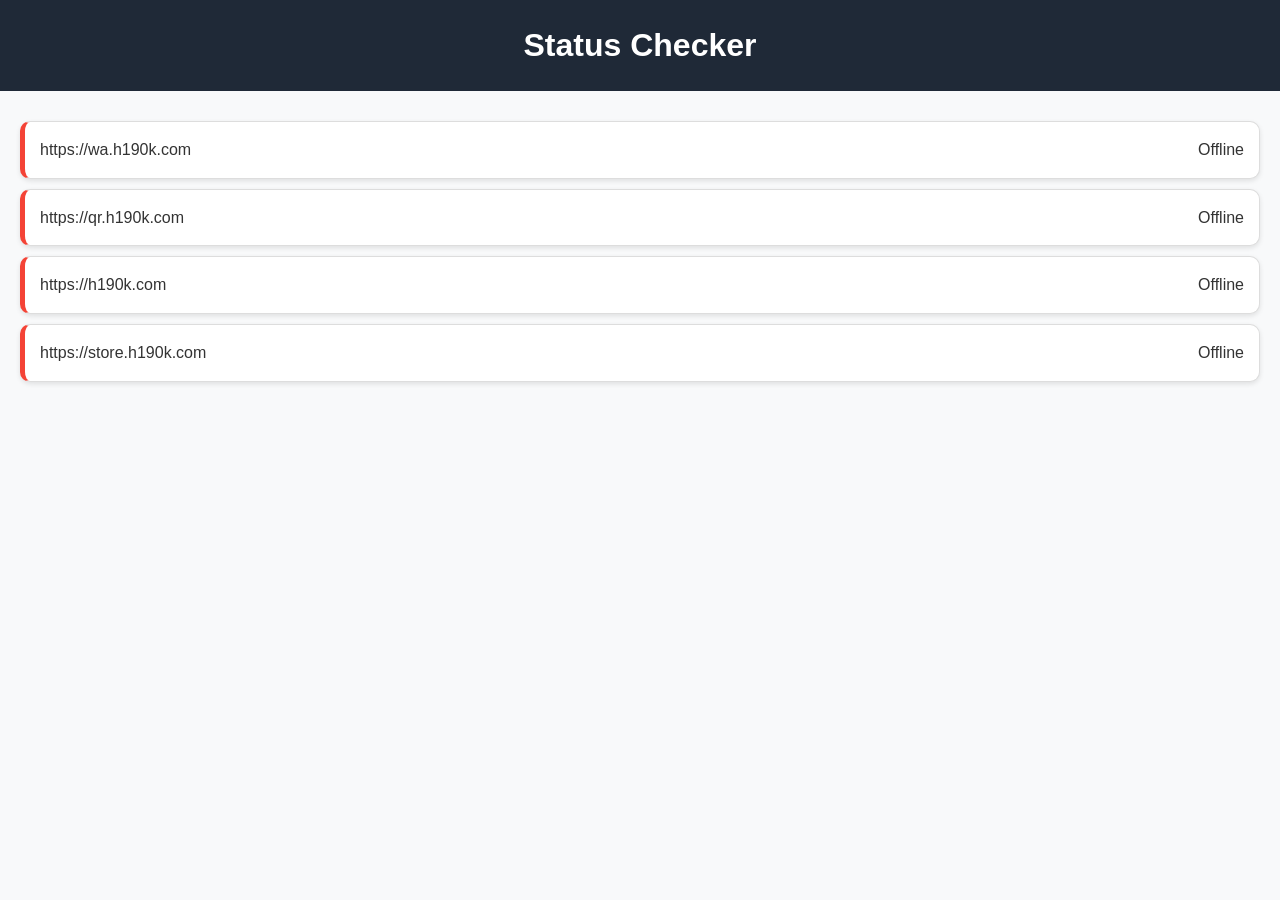
==== index.html @ f2f21328 "Update index.html" ====
<!DOCTYPE html>
<html lang="en">
<head>
    <meta charset="UTF-8">
    <meta name="viewport" content="width=device-width, initial-scale=1.0">
    <title>Status Checker</title>
    <link rel="stylesheet" href="style.css">
</head>
<body>
    <header>
        <h1>Status Checker</h1>
    </header>
    <main>
        <section id="status-list">
            <p>Loading website statuses...</p>
        </section>
    </main>
</body>
<script src="script.js"></script>
</html>
---- style.css ----
/* General Reset */
* {
    margin: 0;
    padding: 0;
    box-sizing: border-box;
}

body {
    font-family: 'Poppins', sans-serif;
    background: #f8f9fa;
    color: #333;
    line-height: 1.6;
    display: flex;
    flex-direction: column;
    min-height: 100vh;
}

header {
    background: #1f2937;
    color: white;
    padding: 20px;
    text-align: center;
}

main {
    flex: 1;
    padding: 20px;
}

.status-container {
    display: flex;
    flex-direction: column;
    gap: 15px;
    margin-top: 20px;
}

#status-list .status-item {
    display: flex;
    justify-content: space-between;
    align-items: center;
    padding: 15px;
    margin: 10px 0;
    background: white;
    border: 1px solid #ddd;
    border-radius: 10px;
    box-shadow: 0 2px 5px rgba(0, 0, 0, 0.1);
}

#status-list .status-item.online {
    border-left: 5px solid #4caf50;
}

#status-list .status-item.offline {
    border-left: 5px solid #f44336;
}

footer {
    background: #1f2937;
    color: white;
    text-align: center;
    padding: 10px;
}
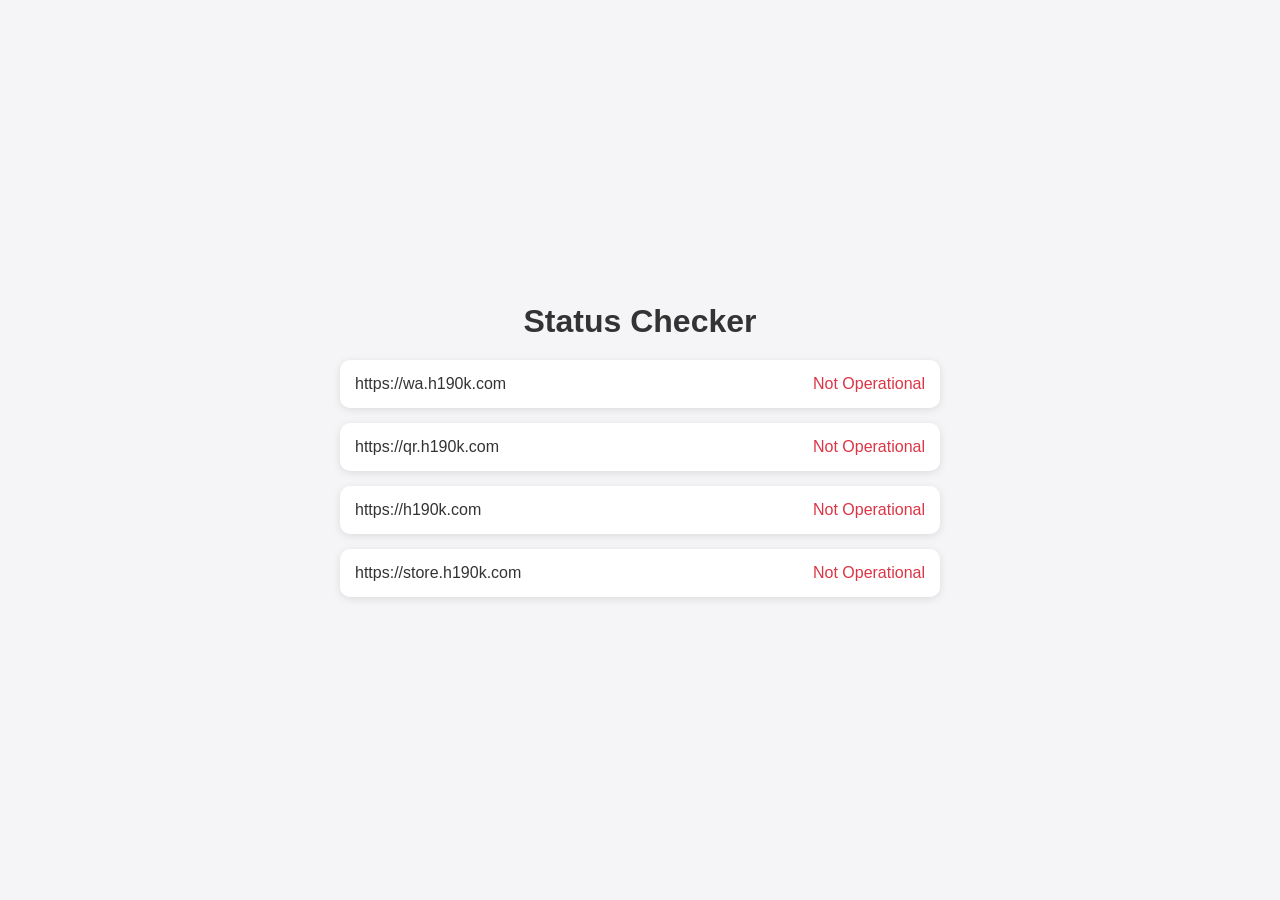
==== commit fbd7031c: "Update index.html" ====
--- a/index.html
+++ b/index.html
@@ -15,6 +15,6 @@
             <p>Loading website statuses...</p>
         </section>
     </main>
+    <script src="script.js"></script>
 </body>
-<script src="script.js"></script>
 </html>
--- a/style.css
+++ b/style.css
@@ -6,57 +6,60 @@
 }
 
 body {
-    font-family: 'Poppins', sans-serif;
-    background: #f8f9fa;
+    font-family: -apple-system, BlinkMacSystemFont, "Segoe UI", Roboto, "Helvetica Neue", Arial, sans-serif;
+    background: #f5f5f7;
     color: #333;
-    line-height: 1.6;
     display: flex;
     flex-direction: column;
+    align-items: center;
+    justify-content: center;
     min-height: 100vh;
+    margin: 0;
 }
 
+/* Header */
 header {
-    background: #1f2937;
-    color: white;
-    padding: 20px;
     text-align: center;
+    margin-bottom: 20px;
 }
 
-main {
-    flex: 1;
-    padding: 20px;
+header h1 {
+    font-size: 2rem;
+    font-weight: 600;
+    color: #333;
 }
 
-.status-container {
+/* Main Content */
+main {
+    width: 90%;
+    max-width: 600px;
+}
+
+#status-list {
     display: flex;
     flex-direction: column;
     gap: 15px;
-    margin-top: 20px;
 }
 
-#status-list .status-item {
+.status-item {
     display: flex;
     justify-content: space-between;
     align-items: center;
     padding: 15px;
-    margin: 10px 0;
-    background: white;
-    border: 1px solid #ddd;
+    background: #ffffff;
     border-radius: 10px;
-    box-shadow: 0 2px 5px rgba(0, 0, 0, 0.1);
+    box-shadow: 0 2px 8px rgba(0, 0, 0, 0.1);
+    font-size: 1rem;
 }
 
-#status-list .status-item.online {
-    border-left: 5px solid #4caf50;
+.status-item span {
+    font-weight: 500;
 }
 
-#status-list .status-item.offline {
-    border-left: 5px solid #f44336;
+.status-item.online span:last-child {
+    color: #28a745; /* Green for operational */
 }
 
-footer {
-    background: #1f2937;
-    color: white;
-    text-align: center;
-    padding: 10px;
+.status-item.offline span:last-child {
+    color: #dc3545; /* Red for offline */
 }
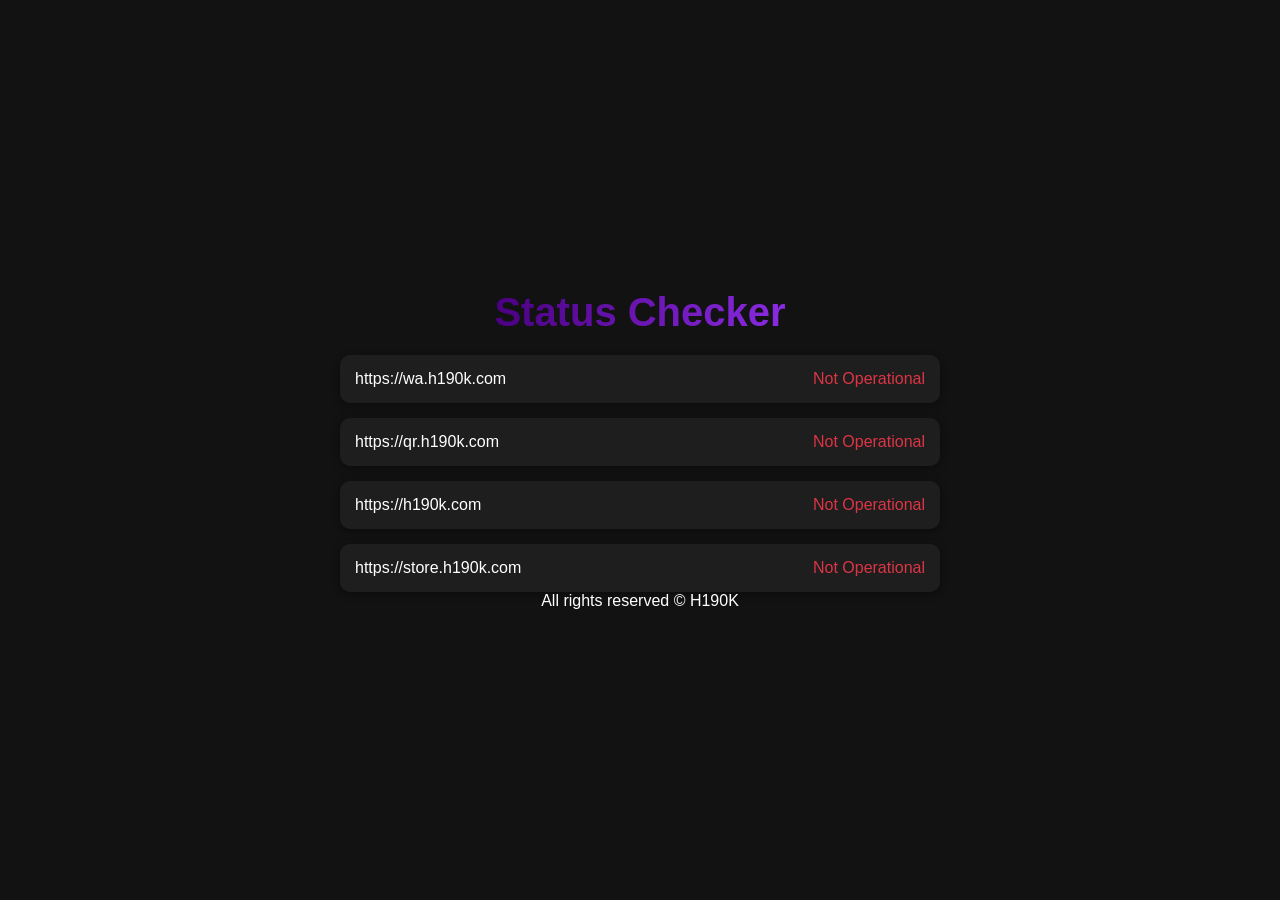
==== commit 02a31d68: "Update index.html" ====
--- a/index.html
+++ b/index.html
@@ -15,6 +15,9 @@
             <p>Loading website statuses...</p>
         </section>
     </main>
+    <footer>
+        <p>All rights reserved &copy; H190K</p>
+    </footer>
     <script src="script.js"></script>
 </body>
 </html>
--- a/style.css
+++ b/style.css
@@ -7,8 +7,8 @@
 
 body {
     font-family: -apple-system, BlinkMacSystemFont, "Segoe UI", Roboto, "Helvetica Neue", Arial, sans-serif;
-    background: #f5f5f7;
-    color: #333;
+    background: #121212;
+    color: #ffffff;
     display: flex;
     flex-direction: column;
     align-items: center;
@@ -24,9 +24,25 @@
 }
 
 header h1 {
-    font-size: 2rem;
-    font-weight: 600;
-    color: #333;
+    font-size: 2.5rem;
+    font-weight: 700;
+    background: linear-gradient(90deg, #4b0082, #8a2be2, #ff1493, #ff4500, #ff6347);
+    background-size: 400%;
+    -webkit-background-clip: text;
+    -webkit-text-fill-color: transparent;
+    animation: gradientFade 3s infinite;
+}
+
+@keyframes gradientFade {
+    0% {
+        background-position: 0%;
+    }
+    50% {
+        background-position: 100%;
+    }
+    100% {
+        background-position: 0%;
+    }
 }
 
 /* Main Content */
@@ -46,10 +62,11 @@
     justify-content: space-between;
     align-items: center;
     padding: 15px;
-    background: #ffffff;
+    background: #1e1e1e;
     border-radius: 10px;
-    box-shadow: 0 2px 8px rgba(0, 0, 0, 0.1);
+    box-shadow: 0 2px 8px rgba(0, 0, 0, 0.4);
     font-size: 1rem;
+    color: #ffffff;
 }
 
 .status-item span {
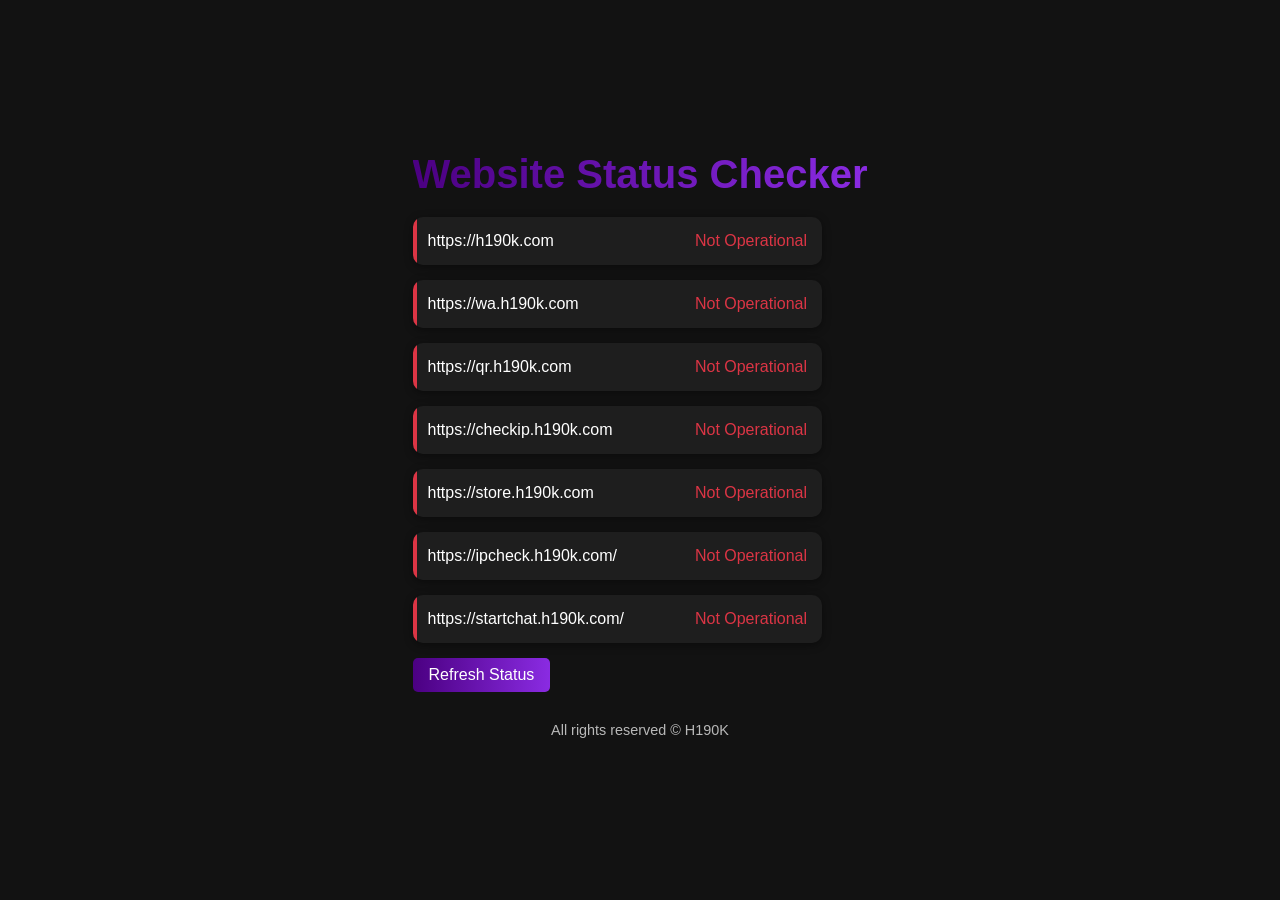
==== commit 9faafb33: "Update index.html" ====
--- a/index.html
+++ b/index.html
@@ -7,17 +7,22 @@
     <link rel="stylesheet" href="style.css">
 </head>
 <body>
-    <header>
-        <h1>Status Checker</h1>
-    </header>
-    <main>
-        <section id="status-list">
-            <p>Loading website statuses...</p>
-        </section>
-    </main>
-    <footer>
-        <p>All rights reserved &copy; H190K</p>
-    </footer>
+    <div class="container">
+        <header>
+            <h1>Website Status Checker</h1>
+        </header>
+        <main>
+            <section id="status-list">
+                <p class="loading-text">Loading website statuses...</p>
+            </section>
+            <button id="refreshButton" class="refresh-button">
+                Refresh Status
+            </button>
+        </main>
+        <footer>
+            <p>All rights reserved &copy; H190K</p>
+        </footer>
+    </div>
     <script src="script.js"></script>
 </body>
 </html>
--- a/style.css
+++ b/style.css
@@ -67,10 +67,23 @@
     box-shadow: 0 2px 8px rgba(0, 0, 0, 0.4);
     font-size: 1rem;
     color: #ffffff;
+    transition: transform 0.2s ease, background-color 0.2s ease;
 }
 
-.status-item span {
+.status-item:hover {
+    transform: scale(1.02);
+    background: #2a2a2a;
+}
+
+.status-item a {
+    text-decoration: none;
+    color: #ffffff;
     font-weight: 500;
+    flex-grow: 1;
+}
+
+.status-item a:hover {
+    text-decoration: underline;
 }
 
 .status-item.online span:last-child {
@@ -80,3 +93,63 @@
 .status-item.offline span:last-child {
     color: #dc3545; /* Red for offline */
 }
+
+/* Footer */
+footer {
+    text-align: center;
+    margin-top: 20px;
+    padding: 10px 0;
+    color: #ffffff;
+    font-size: 0.9rem;
+    opacity: 0.7;
+}
+
+/* Add to your existing CSS */
+.error-info {
+    font-size: 0.8em;
+    opacity: 0.7;
+    margin-left: 5px;
+}
+
+.refresh-button {
+    margin-top: 15px;
+    padding: 8px 16px;
+    background: linear-gradient(90deg, #4b0082, #8a2be2);
+    border: none;
+    border-radius: 5px;
+    color: white;
+    cursor: pointer;
+    font-size: 1rem;
+    transition: transform 0.2s ease, opacity 0.2s ease;
+}
+
+.refresh-button:hover {
+    transform: scale(1.05);
+    opacity: 0.9;
+}
+
+.refresh-button:active {
+    transform: scale(0.95);
+}
+
+.status-item {
+    position: relative;
+    overflow: hidden;
+}
+
+.status-item::before {
+    content: '';
+    position: absolute;
+    width: 4px;
+    height: 100%;
+    left: 0;
+    top: 0;
+}
+
+.status-item.online::before {
+    background: #28a745;
+}
+
+.status-item.offline::before {
+    background: #dc3545;
+}
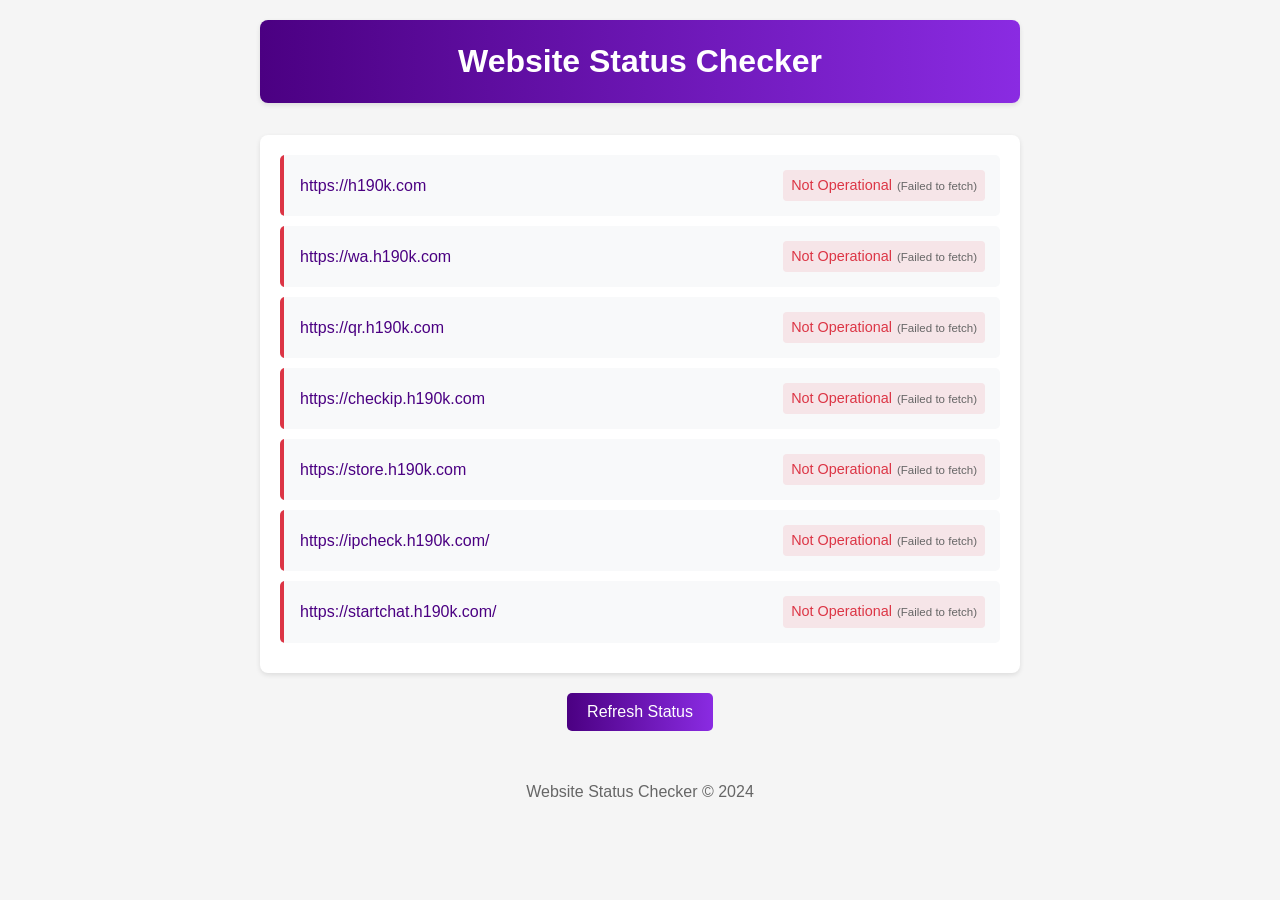
==== commit 1c261fb4: "Update index.html" ====
--- a/index.html
+++ b/index.html
@@ -3,7 +3,7 @@
 <head>
     <meta charset="UTF-8">
     <meta name="viewport" content="width=device-width, initial-scale=1.0">
-    <title>Status Checker</title>
+    <title>Website Status Checker</title>
     <link rel="stylesheet" href="style.css">
 </head>
 <body>
@@ -15,12 +15,14 @@
             <section id="status-list">
                 <p class="loading-text">Loading website statuses...</p>
             </section>
-            <button id="refreshButton" class="refresh-button">
-                Refresh Status
-            </button>
+            <div class="button-container">
+                <button id="refreshButton" class="refresh-button">
+                    Refresh Status
+                </button>
+            </div>
         </main>
         <footer>
-            <p>All rights reserved &copy; H190K</p>
+            <p>Website Status Checker &copy; 2024</p>
         </footer>
     </div>
     <script src="script.js"></script>
--- a/style.css
+++ b/style.css
@@ -1,4 +1,3 @@
-/* General Reset */
 * {
     margin: 0;
     padding: 0;
@@ -6,114 +5,106 @@
 }
 
 body {
-    font-family: -apple-system, BlinkMacSystemFont, "Segoe UI", Roboto, "Helvetica Neue", Arial, sans-serif;
-    background: #121212;
-    color: #ffffff;
-    display: flex;
-    flex-direction: column;
-    align-items: center;
-    justify-content: center;
-    min-height: 100vh;
-    margin: 0;
+    font-family: 'Segoe UI', Tahoma, Geneva, Verdana, sans-serif;
+    line-height: 1.6;
+    background-color: #f5f5f5;
+    color: #333;
 }
 
-/* Header */
+.container {
+    max-width: 800px;
+    margin: 0 auto;
+    padding: 20px;
+}
+
 header {
     text-align: center;
-    margin-bottom: 20px;
-}
-
-header h1 {
-    font-size: 2.5rem;
-    font-weight: 700;
-    background: linear-gradient(90deg, #4b0082, #8a2be2, #ff1493, #ff4500, #ff6347);
-    background-size: 400%;
-    -webkit-background-clip: text;
-    -webkit-text-fill-color: transparent;
-    animation: gradientFade 3s infinite;
-}
-
-@keyframes gradientFade {
-    0% {
-        background-position: 0%;
-    }
-    50% {
-        background-position: 100%;
-    }
-    100% {
-        background-position: 0%;
-    }
-}
-
-/* Main Content */
-main {
-    width: 90%;
-    max-width: 600px;
+    margin-bottom: 2rem;
+    padding: 1rem;
+    background: linear-gradient(90deg, #4b0082, #8a2be2);
+    color: white;
+    border-radius: 8px;
+    box-shadow: 0 2px 5px rgba(0,0,0,0.1);
 }
 
 #status-list {
-    display: flex;
-    flex-direction: column;
-    gap: 15px;
+    background: white;
+    padding: 20px;
+    border-radius: 8px;
+    box-shadow: 0 2px 5px rgba(0,0,0,0.1);
 }
 
 .status-item {
+    position: relative;
+    padding: 15px 15px 15px 20px;
+    margin-bottom: 10px;
+    background: #f8f9fa;
+    border-radius: 5px;
     display: flex;
     justify-content: space-between;
     align-items: center;
-    padding: 15px;
-    background: #1e1e1e;
-    border-radius: 10px;
-    box-shadow: 0 2px 8px rgba(0, 0, 0, 0.4);
-    font-size: 1rem;
-    color: #ffffff;
-    transition: transform 0.2s ease, background-color 0.2s ease;
+    overflow: hidden;
+    transition: transform 0.2s ease;
 }
 
 .status-item:hover {
-    transform: scale(1.02);
-    background: #2a2a2a;
+    transform: translateX(5px);
+}
+
+.status-item::before {
+    content: '';
+    position: absolute;
+    width: 4px;
+    height: 100%;
+    left: 0;
+    top: 0;
+}
+
+.status-item.online::before {
+    background: #28a745;
+}
+
+.status-item.offline::before {
+    background: #dc3545;
 }
 
 .status-item a {
+    color: #4b0082;
     text-decoration: none;
-    color: #ffffff;
     font-weight: 500;
-    flex-grow: 1;
 }
 
 .status-item a:hover {
     text-decoration: underline;
 }
 
-.status-item.online span:last-child {
-    color: #28a745; /* Green for operational */
+.status-text {
+    padding: 4px 8px;
+    border-radius: 4px;
+    font-size: 0.9em;
+    font-weight: 500;
 }
 
-.status-item.offline span:last-child {
-    color: #dc3545; /* Red for offline */
+.online .status-text {
+    color: #28a745;
+    background: rgba(40, 167, 69, 0.1);
 }
 
-/* Footer */
-footer {
-    text-align: center;
-    margin-top: 20px;
-    padding: 10px 0;
-    color: #ffffff;
-    font-size: 0.9rem;
-    opacity: 0.7;
+.offline .status-text {
+    color: #dc3545;
+    background: rgba(220, 53, 69, 0.1);
 }
 
-/* Add to your existing CSS */
-.error-info {
-    font-size: 0.8em;
-    opacity: 0.7;
-    margin-left: 5px;
+.loading-text {
+    text-align: center;
+    color: #666;
+    font-style: italic;
 }
 
 .refresh-button {
-    margin-top: 15px;
-    padding: 8px 16px;
+    display: block;
+    margin: 20px auto;
+    padding: 10px 20px;
     background: linear-gradient(90deg, #4b0082, #8a2be2);
     border: none;
     border-radius: 5px;
@@ -132,24 +123,15 @@
     transform: scale(0.95);
 }
 
-.status-item {
-    position: relative;
-    overflow: hidden;
+.error-info {
+    font-size: 0.8em;
+    color: #666;
+    margin-left: 5px;
 }
 
-.status-item::before {
-    content: '';
-    position: absolute;
-    width: 4px;
-    height: 100%;
-    left: 0;
-    top: 0;
+footer {
+    text-align: center;
+    margin-top: 2rem;
+    padding: 1rem;
+    color: #666;
 }
-
-.status-item.online::before {
-    background: #28a745;
-}
-
-.status-item.offline::before {
-    background: #dc3545;
-}
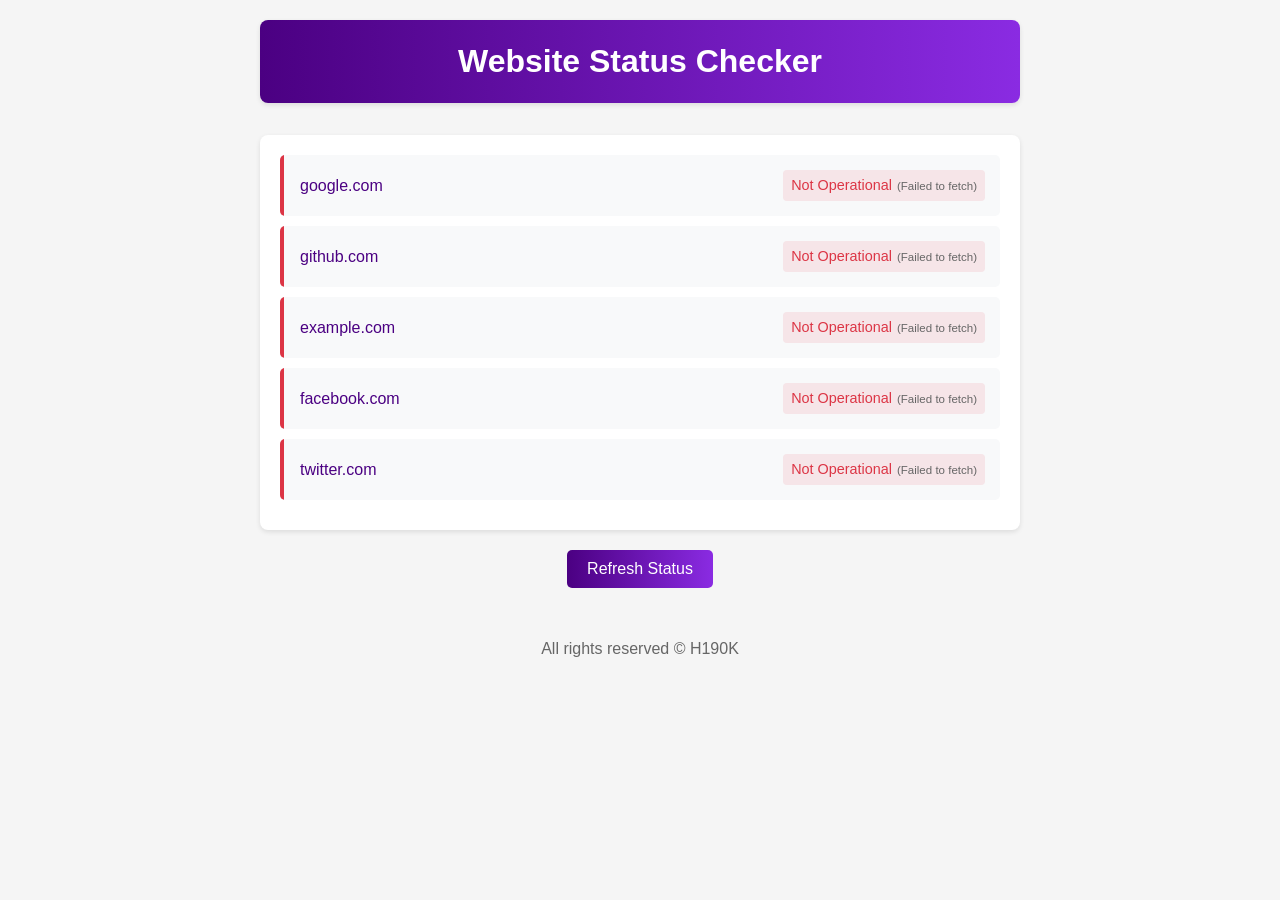
==== commit 764dd3ed: "Update index.html" ====
--- a/index.html
+++ b/index.html
@@ -3,7 +3,7 @@
 <head>
     <meta charset="UTF-8">
     <meta name="viewport" content="width=device-width, initial-scale=1.0">
-    <title>Website Status Checker</title>
+    <title>Status Checker</title>
     <link rel="stylesheet" href="style.css">
 </head>
 <body>
@@ -15,14 +15,12 @@
             <section id="status-list">
                 <p class="loading-text">Loading website statuses...</p>
             </section>
-            <div class="button-container">
-                <button id="refreshButton" class="refresh-button">
-                    Refresh Status
-                </button>
-            </div>
+            <button id="refreshButton" class="refresh-button">
+                Refresh Status
+            </button>
         </main>
         <footer>
-            <p>Website Status Checker &copy; 2024</p>
+            <p>All rights reserved &copy; H190K</p>
         </footer>
     </div>
     <script src="script.js"></script>
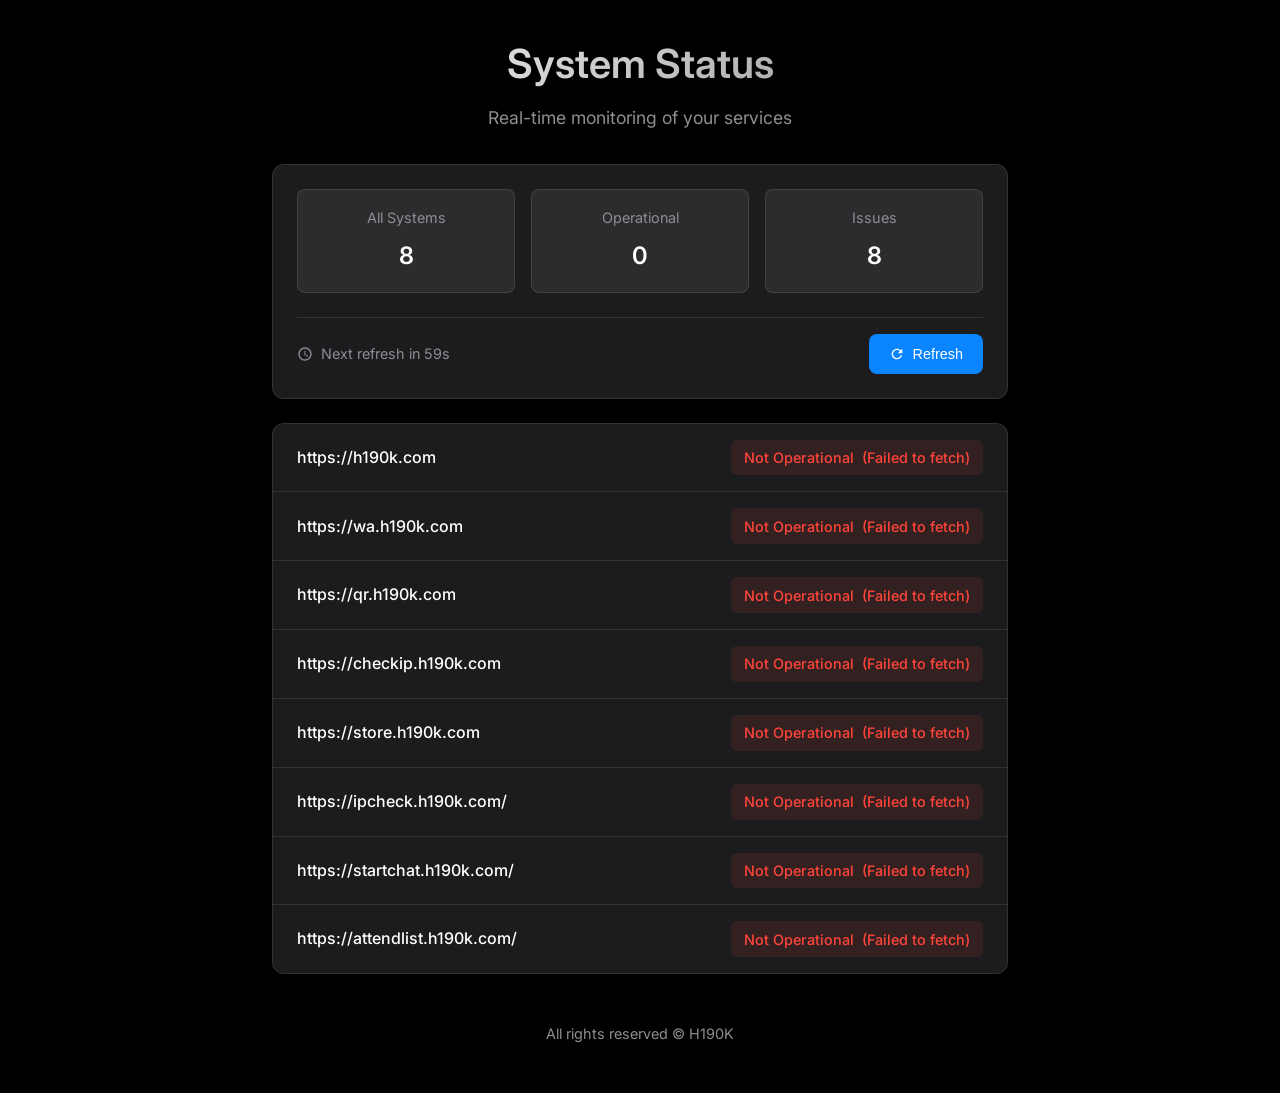
==== commit 377b5400: "Update UI" ====
--- a/index.html
+++ b/index.html
@@ -5,19 +5,48 @@
     <meta name="viewport" content="width=device-width, initial-scale=1.0">
     <title>Status Checker</title>
     <link rel="stylesheet" href="style.css">
+    <link rel="stylesheet" href="https://fonts.googleapis.com/css2?family=Inter:wght@400;500;600&display=swap">
 </head>
 <body>
     <div class="container">
         <header>
-            <h1>Website Status Checker</h1>
+            <h1>System Status</h1>
+            <p class="subtitle">Real-time monitoring of your services</p>
         </header>
         <main>
+            <div class="status-header">
+                <div class="status-summary">
+                    <div class="summary-item">
+                        <span class="summary-label">All Systems</span>
+                        <span class="summary-value" id="total-systems">-</span>
+                    </div>
+                    <div class="summary-item">
+                        <span class="summary-label">Operational</span>
+                        <span class="summary-value" id="operational-systems">-</span>
+                    </div>
+                    <div class="summary-item">
+                        <span class="summary-label">Issues</span>
+                        <span class="summary-value" id="issue-systems">-</span>
+                    </div>
+                </div>
+                <div class="refresh-info">
+                    <div class="timer">
+                        <svg class="timer-icon" viewBox="0 0 24 24" width="16" height="16">
+                            <path d="M12 2C6.5 2 2 6.5 2 12s4.5 10 10 10 10-4.5 10-10S17.5 2 12 2zm0 18c-4.4 0-8-3.6-8-8s3.6-8 8-8 8 3.6 8 8-3.6 8-8 8zm.5-13H11v6l5.2 3.2.8-1.3-4.5-2.7V7z"/>
+                        </svg>
+                        <span>Next refresh in <span id="countdown">60</span>s</span>
+                    </div>
+                    <button id="refreshButton" class="refresh-button">
+                        <svg class="refresh-icon" viewBox="0 0 24 24" width="16" height="16">
+                            <path d="M17.65 6.35C16.2 4.9 14.21 4 12 4c-4.42 0-7.99 3.58-7.99 8s3.57 8 7.99 8c3.73 0 6.84-2.55 7.73-6h-2.08c-.82 2.33-3.04 4-5.65 4-3.31 0-6-2.69-6-6s2.69-6 6-6c1.66 0 3.14.69 4.22 1.78L13 11h7V4l-2.35 2.35z"/>
+                        </svg>
+                        Refresh
+                    </button>
+                </div>
+            </div>
             <section id="status-list">
                 <p class="loading-text">Loading website statuses...</p>
             </section>
-            <button id="refreshButton" class="refresh-button">
-                Refresh Status
-            </button>
         </main>
         <footer>
             <p>All rights reserved &copy; H190K</p>
--- a/style.css
+++ b/style.css
@@ -1,137 +1,251 @@
+:root {
+    --bg-primary: #000000;
+    --bg-secondary: #1c1c1e;
+    --bg-tertiary: #2c2c2e;
+    --text-primary: #ffffff;
+    --text-secondary: #8e8e93;
+    --accent-blue: #0a84ff;
+    --accent-green: #30d158;
+    --accent-red: #ff453a;
+    --border-color: rgba(255, 255, 255, 0.1);
+}
+
 * {
     margin: 0;
     padding: 0;
     box-sizing: border-box;
 }
 
+@keyframes textFade {
+    0% { background-position: 0% 50%; }
+    50% { background-position: 100% 50%; }
+    100% { background-position: 0% 50%; }
+}
+
 body {
-    font-family: 'Segoe UI', Tahoma, Geneva, Verdana, sans-serif;
+    font-family: 'Inter', -apple-system, BlinkMacSystemFont, sans-serif;
     line-height: 1.6;
-    background-color: #f5f5f5;
-    color: #333;
+    background-color: var(--bg-primary);
+    color: var(--text-primary);
+    min-height: 100vh;
+    display: flex;
+    flex-direction: column;
+    align-items: center;
+    justify-content: center;
 }
 
 .container {
     max-width: 800px;
-    margin: 0 auto;
-    padding: 20px;
+    width: 100%;
+    padding: 2rem;
 }
 
 header {
     text-align: center;
     margin-bottom: 2rem;
+}
+
+header h1 {
+    font-size: 2.5rem;
+    font-weight: 600;
+    margin-bottom: 0.5rem;
+    background: linear-gradient(135deg, var(--text-primary), var(--text-secondary));
+    -webkit-background-clip: text;
+    -webkit-text-fill-color: transparent;
+}
+
+.subtitle {
+    color: var(--text-secondary);
+    font-size: 1.1rem;
+}
+
+.status-header {
+    background: var(--bg-secondary);
+    border-radius: 12px;
+    padding: 1.5rem;
+    margin-bottom: 1.5rem;
+    border: 1px solid var(--border-color);
+}
+
+.status-summary {
+    display: grid;
+    grid-template-columns: repeat(3, 1fr);
+    gap: 1rem;
+    margin-bottom: 1.5rem;
+}
+
+.summary-item {
+    text-align: center;
     padding: 1rem;
-    background: linear-gradient(90deg, #4b0082, #8a2be2);
+    background: var(--bg-tertiary);
+    border-radius: 8px;
+    border: 1px solid var(--border-color);
+}
+
+.summary-label {
+    display: block;
+    color: var(--text-secondary);
+    font-size: 0.9rem;
+    margin-bottom: 0.5rem;
+}
+
+.summary-value {
+    font-size: 1.5rem;
+    font-weight: 600;
+}
+
+.refresh-info {
+    display: flex;
+    justify-content: space-between;
+    align-items: center;
+    padding-top: 1rem;
+    border-top: 1px solid var(--border-color);
+}
+
+.timer {
+    display: flex;
+    align-items: center;
+    gap: 0.5rem;
+    color: var(--text-secondary);
+    font-size: 0.9rem;
+}
+
+.timer-icon {
+    fill: currentColor;
+}
+
+.refresh-button {
+    display: flex;
+    align-items: center;
+    gap: 0.5rem;
+    padding: 0.75rem 1.25rem;
+    background: var(--accent-blue);
+    border: none;
+    border-radius: 8px;
     color: white;
-    border-radius: 8px;
-    box-shadow: 0 2px 5px rgba(0,0,0,0.1);
+    font-size: 0.9rem;
+    font-weight: 500;
+    cursor: pointer;
+    transition: all 0.2s ease;
+}
+
+.refresh-button:hover {
+    background: #0071e3;
+    transform: translateY(-1px);
+}
+
+.refresh-button:active {
+    transform: translateY(0);
+}
+
+.refresh-button:disabled {
+    background: var(--bg-tertiary);
+    cursor: not-allowed;
+    transform: none;
+}
+
+.refresh-icon {
+    fill: currentColor;
 }
 
 #status-list {
-    background: white;
-    padding: 20px;
-    border-radius: 8px;
-    box-shadow: 0 2px 5px rgba(0,0,0,0.1);
+    background: var(--bg-secondary);
+    border-radius: 12px;
+    border: 1px solid var(--border-color);
+    overflow: hidden;
 }
 
 .status-item {
-    position: relative;
-    padding: 15px 15px 15px 20px;
-    margin-bottom: 10px;
-    background: #f8f9fa;
-    border-radius: 5px;
     display: flex;
     justify-content: space-between;
     align-items: center;
-    overflow: hidden;
-    transition: transform 0.2s ease;
+    padding: 1rem 1.5rem;
+    border-bottom: 1px solid var(--border-color);
+    transition: background-color 0.2s ease;
+}
+
+.status-item:last-child {
+    border-bottom: none;
 }
 
 .status-item:hover {
-    transform: translateX(5px);
-}
-
-.status-item::before {
-    content: '';
-    position: absolute;
-    width: 4px;
-    height: 100%;
-    left: 0;
-    top: 0;
-}
-
-.status-item.online::before {
-    background: #28a745;
-}
-
-.status-item.offline::before {
-    background: #dc3545;
+    background: var(--bg-tertiary);
 }
 
 .status-item a {
-    color: #4b0082;
+    color: var(--text-primary);
     text-decoration: none;
     font-weight: 500;
 }
 
 .status-item a:hover {
-    text-decoration: underline;
+    color: var(--accent-blue);
 }
 
 .status-text {
-    padding: 4px 8px;
-    border-radius: 4px;
-    font-size: 0.9em;
+    display: flex;
+    align-items: center;
+    gap: 0.5rem;
+    font-size: 0.9rem;
     font-weight: 500;
+    padding: 0.4rem 0.8rem;
+    border-radius: 6px;
 }
 
 .online .status-text {
-    color: #28a745;
-    background: rgba(40, 167, 69, 0.1);
+    color: var(--accent-green);
+    background: rgba(48, 209, 88, 0.1);
 }
 
 .offline .status-text {
-    color: #dc3545;
-    background: rgba(220, 53, 69, 0.1);
+    color: var(--accent-red);
+    background: rgba(255, 69, 58, 0.1);
 }
 
 .loading-text {
     text-align: center;
-    color: #666;
+    color: var(--text-secondary);
+    padding: 2rem;
     font-style: italic;
 }
 
-.refresh-button {
-    display: block;
-    margin: 20px auto;
-    padding: 10px 20px;
-    background: linear-gradient(90deg, #4b0082, #8a2be2);
-    border: none;
-    border-radius: 5px;
-    color: white;
-    cursor: pointer;
-    font-size: 1rem;
-    transition: transform 0.2s ease, opacity 0.2s ease;
-}
-
-.refresh-button:hover {
-    transform: scale(1.05);
-    opacity: 0.9;
-}
-
-.refresh-button:active {
-    transform: scale(0.95);
-}
-
-.error-info {
-    font-size: 0.8em;
-    color: #666;
-    margin-left: 5px;
+.error-message {
+    color: var(--accent-red);
+    text-align: center;
+    padding: 1rem;
+    background: rgba(255, 69, 58, 0.1);
+    border-radius: 8px;
+    margin: 1rem;
 }
 
 footer {
     text-align: center;
     margin-top: 2rem;
     padding: 1rem;
-    color: #666;
-}
+    color: var(--text-secondary);
+    font-size: 0.9rem;
+}
+
+@media (max-width: 640px) {
+    .container {
+        padding: 1rem;
+    }
+    
+    .status-summary {
+        grid-template-columns: 1fr;
+    }
+    
+    .refresh-info {
+        flex-direction: column;
+        gap: 1rem;
+    }
+    
+    .timer {
+        justify-content: center;
+    }
+    
+    .refresh-button {
+        width: 100%;
+        justify-content: center;
+    }
+}
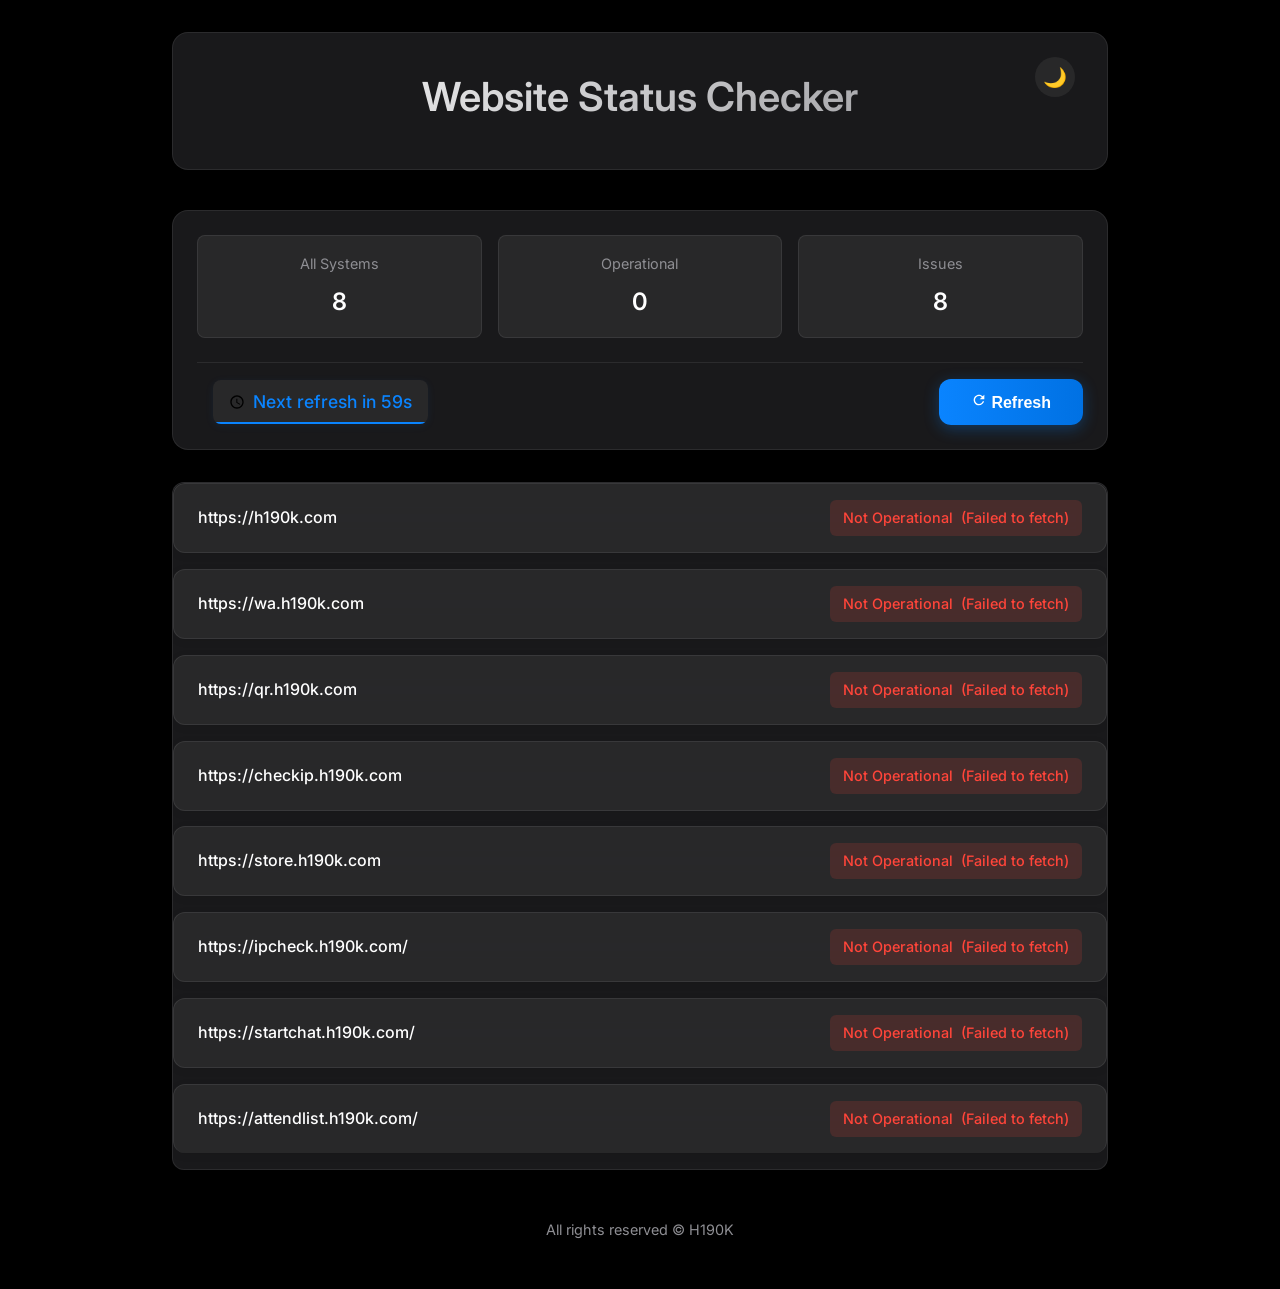
==== commit de08858e: "go" ====
--- a/index.html
+++ b/index.html
@@ -10,8 +10,10 @@
 <body>
     <div class="container">
         <header>
-            <h1>System Status</h1>
-            <p class="subtitle">Real-time monitoring of your services</p>
+            <h1>Website Status Checker</h1>
+            <button id="themeToggle" class="theme-toggle" aria-label="Toggle theme">
+                🌙
+            </button>
         </header>
         <main>
             <div class="status-header">
--- a/style.css
+++ b/style.css
@@ -1,13 +1,16 @@
 :root {
     --bg-primary: #000000;
-    --bg-secondary: #1c1c1e;
-    --bg-tertiary: #2c2c2e;
+    --bg-secondary: rgba(28, 28, 30, 0.9);
+    --bg-tertiary: rgba(44, 44, 46, 0.8);
     --text-primary: #ffffff;
     --text-secondary: #8e8e93;
     --accent-blue: #0a84ff;
     --accent-green: #30d158;
     --accent-red: #ff453a;
-    --border-color: rgba(255, 255, 255, 0.1);
+    --border-color: rgba(255, 255, 255, 0.08);
+    --blur-amount: 16px;
+    --transition-speed: 0.3s;
+    --transition-default: all 0.3s cubic-bezier(0.4, 0, 0.2, 1);
 }
 
 * {
@@ -35,14 +38,28 @@
 }
 
 .container {
-    max-width: 800px;
+    max-width: 1000px;
     width: 100%;
     padding: 2rem;
+    backdrop-filter: blur(var(--blur-amount));
 }
 
 header {
     text-align: center;
-    margin-bottom: 2rem;
+    margin-bottom: 2.5rem;
+    padding: 2rem;
+    background: var(--bg-secondary);
+    border-radius: 16px;
+    border: 1px solid var(--border-color);
+    backdrop-filter: blur(var(--blur-amount));
+    box-shadow: 0 4px 30px rgba(0, 0, 0, 0.1);
+    transform: translateY(0);
+    transition: transform var(--transition-speed) ease, box-shadow var(--transition-speed) ease;
+}
+
+header:hover {
+    transform: translateY(-2px);
+    box-shadow: 0 8px 40px rgba(0, 0, 0, 0.2);
 }
 
 header h1 {
@@ -51,6 +68,7 @@
     margin-bottom: 0.5rem;
     background: linear-gradient(135deg, var(--text-primary), var(--text-secondary));
     -webkit-background-clip: text;
+    background-clip: text;
     -webkit-text-fill-color: transparent;
 }
 
@@ -61,10 +79,18 @@
 
 .status-header {
     background: var(--bg-secondary);
-    border-radius: 12px;
+    border-radius: 16px;
     padding: 1.5rem;
-    margin-bottom: 1.5rem;
+    margin-bottom: 2rem;
     border: 1px solid var(--border-color);
+    backdrop-filter: blur(var(--blur-amount));
+    box-shadow: 0 4px 30px rgba(0, 0, 0, 0.1);
+    transition: transform var(--transition-speed) ease, box-shadow var(--transition-speed) ease;
+}
+
+.status-header:hover {
+    transform: translateY(-2px);
+    box-shadow: 0 8px 40px rgba(0, 0, 0, 0.2);
 }
 
 .status-summary {
@@ -106,36 +132,91 @@
     display: flex;
     align-items: center;
     gap: 0.5rem;
-    color: var(--text-secondary);
-    font-size: 0.9rem;
-}
-
-.timer-icon {
-    fill: currentColor;
+    color: var(--accent-blue);
+    font-size: 1.1rem;
+    font-weight: 500;
+    background: var(--bg-tertiary);
+    border-radius: 8px;
+    padding: 0.5rem 1rem;
+    margin-left: 1rem;
+    box-shadow: 0 2px 8px rgba(10,132,255,0.08);
+}
+
+.status-item {
+    box-shadow: 0 2px 8px rgba(0, 0, 0, 0.08);
+    margin-bottom: 1rem;
+    border-radius: 12px;
+    border: 1px solid var(--border-color);
+    background: var(--bg-tertiary);
+    transition: all var(--transition-speed) ease;
+    opacity: 0;
+    transform: translateY(10px);
+    backdrop-filter: blur(var(--blur-amount));
+}
+
+.status-item:hover {
+    transform: translateY(-2px) !important;
+    box-shadow: 0 8px 20px rgba(0, 0, 0, 0.2);
+    background: rgba(44, 44, 46, 0.9);
+}
+
+.status-item.fade-in {
+    animation: fadeInUp 0.5s ease forwards;
+    opacity: 1;
+    transform: translateY(0);
+}
+
+.status-item.online .status-text {
+    color: var(--accent-green);
+    background: rgba(48, 209, 88, 0.15);
+}
+
+.status-item.offline .status-text {
+    color: var(--accent-red);
+    background: rgba(255, 69, 58, 0.15);
 }
 
 .refresh-button {
-    display: flex;
-    align-items: center;
-    gap: 0.5rem;
-    padding: 0.75rem 1.25rem;
-    background: var(--accent-blue);
-    border: none;
-    border-radius: 8px;
-    color: white;
-    font-size: 0.9rem;
-    font-weight: 500;
-    cursor: pointer;
-    transition: all 0.2s ease;
+    background: linear-gradient(90deg, var(--accent-blue), #0071e3);
+    box-shadow: 0 4px 15px rgba(10, 132, 255, 0.3);
+    font-size: 1rem;
+    font-weight: 600;
+    border-radius: 12px;
+    padding: 0.8rem 2rem;
+    border: none;
+    color: white;
+    cursor: pointer;
+    transition: all 0.3s ease, transform 0.2s ease;
+    position: relative;
+    overflow: hidden;
+    z-index: 1;
+}
+
+.refresh-button::before {
+    content: '';
+    position: absolute;
+    top: 0;
+    left: 0;
+    width: 100%;
+    height: 100%;
+    background: linear-gradient(90deg, #0071e3, var(--accent-blue));
+    opacity: 0;
+    transition: opacity 0.3s ease;
+    z-index: -1;
 }
 
 .refresh-button:hover {
-    background: #0071e3;
-    transform: translateY(-1px);
+    transform: translateY(-2px);
+    box-shadow: 0 6px 20px rgba(10, 132, 255, 0.4);
+}
+
+.refresh-button:hover::before {
+    opacity: 1;
 }
 
 .refresh-button:active {
     transform: translateY(0);
+    box-shadow: 0 2px 10px rgba(10, 132, 255, 0.4);
 }
 
 .refresh-button:disabled {
@@ -226,26 +307,1931 @@
     font-size: 0.9rem;
 }
 
-@media (max-width: 640px) {
+@keyframes fadeInUp {
+    0% {
+        opacity: 0;
+        transform: translateY(10px);
+    }
+    100% {
+        opacity: 1;
+        transform: translateY(0);
+    }
+}
+
+@media (max-width: 768px) {
+    :root {
+        --blur-amount: 8px;
+    }
+    
     .container {
         padding: 1rem;
     }
     
+    header {
+        padding: 1.5rem 1rem;
+        margin-bottom: 1.5rem;
+    }
+    
+    header h1 {
+        font-size: 2rem;
+    }
+    
+    .subtitle {
+        font-size: 1rem;
+    }
+    
+    .status-header {
+        padding: 1.25rem;
+    }
+    
     .status-summary {
         grid-template-columns: 1fr;
-    }
-    
-    .refresh-info {
-        flex-direction: column;
-        gap: 1rem;
-    }
-    
-    .timer {
-        justify-content: center;
+        gap: 0.75rem;
     }
     
     .refresh-button {
         width: 100%;
-        justify-content: center;
+        margin-top: 1rem;
     }
 }
+
+/* Smooth hover transitions */
+.status-item {
+    transition: var(--transition-default);
+    will-change: transform;
+}
+
+.status-item:hover {
+    transform: translateY(-2px);
+    box-shadow: 0 8px 24px rgba(0,0,0,0.12);
+}
+
+/* Animated refresh button */
+.refresh-button {
+    transition: var(--transition-default);
+}
+
+.refresh-button:hover {
+    transform: scale(1.02) translateY(-1px);
+    box-shadow: 0 4px 16px rgba(10,132,255,0.2);
+}
+
+/* Smooth loading animation */
+@keyframes fadeIn {
+    from { opacity: 0; transform: translateY(5px); }
+    to { opacity: 1; transform: translateY(0); }
+}
+
+.status-item {
+    animation: fadeIn 0.4s ease forwards;
+}
+
+/* Enhanced progress indicator */
+.timer {
+    position: relative;
+    overflow: hidden;
+}
+
+.timer::after {
+    content: '';
+    position: absolute;
+    bottom: 0;
+    left: 0;
+    width: 100%;
+    height: 2px;
+    background: var(--accent-blue);
+    transform: scaleX(calc(var(--timer-progress) / 100));
+    transform-origin: left;
+    transition: transform 0.5s linear;
+}
+
+/* Theme Variables */
+[data-theme="light"] {
+    --bg-primary: #ffffff;
+    --bg-secondary: #f2f2f7;
+    --bg-tertiary: #e5e5ea;
+    --text-primary: #1c1c1e;
+    --text-secondary: #636366;
+    --border-color: rgba(0, 0, 0, 0.1);
+    --accent-blue: #007aff;
+}
+
+[data-theme="light"] header h1 {
+    background: none !important;
+    color: var(--text-primary) !important;
+    -webkit-background-clip: initial !important;
+    background-clip: initial !important;
+    -webkit-text-fill-color: initial !important;
+}
+.theme-toggle {
+    position: absolute;
+    right: 2rem;
+    top: 1.5rem;
+    background: var(--bg-tertiary);
+    border: none;
+    border-radius: 50%;
+    width: 40px;
+    height: 40px;
+    display: flex;
+    align-items: center;
+    justify-content: center;
+    cursor: pointer;
+    transition: var(--transition-default);
+    font-size: 1.2rem;
+}
+
+.theme-toggle:hover {
+    background: var(--accent-blue);
+    color: white;
+    transform: scale(1.1) rotate(360deg);
+    box-shadow: 0 4px 12px rgba(0, 122, 255, 0.25);
+}
+
+[data-theme="light"] .theme-toggle {
+    background: var(--accent-blue);
+    color: white;
+}
+
+[data-theme="light"] .theme-toggle:hover {
+    background: var(--bg-tertiary);
+    color: var(--text-primary);
+}
+.theme-toggle {
+    position: absolute;
+    right: 2rem;
+    top: 1.5rem;
+    background: var(--bg-tertiary);
+    border: none;
+    border-radius: 50%;
+    width: 40px;
+    height: 40px;
+    display: flex;
+    align-items: center;
+    justify-content: center;
+    cursor: pointer;
+    transition: var(--transition-default);
+    font-size: 1.2rem;
+}
+
+.theme-toggle:hover {
+    background: var(--accent-blue);
+    color: white;
+    transform: scale(1.1) rotate(360deg);
+    box-shadow: 0 4px 12px rgba(0, 122, 255, 0.25);
+}
+
+[data-theme="light"] .theme-toggle {
+    background: var(--accent-blue);
+    color: white;
+}
+
+[data-theme="light"] .theme-toggle:hover {
+    background: var(--bg-tertiary);
+    color: var(--text-primary);
+}
+.theme-toggle {
+    position: absolute;
+    right: 2rem;
+    top: 1.5rem;
+    background: var(--bg-tertiary);
+    border: none;
+    border-radius: 50%;
+    width: 40px;
+    height: 40px;
+    display: flex;
+    align-items: center;
+    justify-content: center;
+    cursor: pointer;
+    transition: var(--transition-default);
+    font-size: 1.2rem;
+}
+
+.theme-toggle:hover {
+    background: var(--accent-blue);
+    color: white;
+    transform: scale(1.1) rotate(360deg);
+    box-shadow: 0 4px 12px rgba(0, 122, 255, 0.25);
+}
+
+[data-theme="light"] .theme-toggle {
+    background: var(--accent-blue);
+    color: white;
+}
+
+[data-theme="light"] .theme-toggle:hover {
+    background: var(--bg-tertiary);
+    color: var(--text-primary);
+}
+.theme-toggle {
+    position: absolute;
+    right: 2rem;
+    top: 1.5rem;
+    background: var(--bg-tertiary);
+    border: none;
+    border-radius: 50%;
+    width: 40px;
+    height: 40px;
+    display: flex;
+    align-items: center;
+    justify-content: center;
+    cursor: pointer;
+    transition: var(--transition-default);
+    font-size: 1.2rem;
+}
+
+.theme-toggle:hover {
+    background: var(--accent-blue);
+    color: white;
+    transform: scale(1.1) rotate(360deg);
+    box-shadow: 0 4px 12px rgba(0, 122, 255, 0.25);
+}
+
+[data-theme="light"] .theme-toggle {
+    background: var(--accent-blue);
+    color: white;
+}
+
+[data-theme="light"] .theme-toggle:hover {
+    background: var(--bg-tertiary);
+    color: var(--text-primary);
+}
+.theme-toggle {
+    position: absolute;
+    right: 2rem;
+    top: 1.5rem;
+    background: var(--bg-tertiary);
+    border: none;
+    border-radius: 50%;
+    width: 40px;
+    height: 40px;
+    display: flex;
+    align-items: center;
+    justify-content: center;
+    cursor: pointer;
+    transition: var(--transition-default);
+    font-size: 1.2rem;
+}
+
+.theme-toggle:hover {
+    background: var(--accent-blue);
+    color: white;
+    transform: scale(1.1) rotate(360deg);
+    box-shadow: 0 4px 12px rgba(0, 122, 255, 0.25);
+}
+
+[data-theme="light"] .theme-toggle {
+    background: var(--accent-blue);
+    color: white;
+}
+
+[data-theme="light"] .theme-toggle:hover {
+    background: var(--bg-tertiary);
+    color: var(--text-primary);
+}
+.theme-toggle {
+    position: absolute;
+    right: 2rem;
+    top: 1.5rem;
+    background: var(--bg-tertiary);
+    border: none;
+    border-radius: 50%;
+    width: 40px;
+    height: 40px;
+    display: flex;
+    align-items: center;
+    justify-content: center;
+    cursor: pointer;
+    transition: var(--transition-default);
+    font-size: 1.2rem;
+}
+
+.theme-toggle:hover {
+    background: var(--accent-blue);
+    color: white;
+    transform: scale(1.1) rotate(360deg);
+    box-shadow: 0 4px 12px rgba(0, 122, 255, 0.25);
+}
+
+[data-theme="light"] .theme-toggle {
+    background: var(--accent-blue);
+    color: white;
+}
+
+[data-theme="light"] .theme-toggle:hover {
+    background: var(--bg-tertiary);
+    color: var(--text-primary);
+}
+.theme-toggle {
+    position: absolute;
+    right: 2rem;
+    top: 1.5rem;
+    background: var(--bg-tertiary);
+    border: none;
+    border-radius: 50%;
+    width: 40px;
+    height: 40px;
+    display: flex;
+    align-items: center;
+    justify-content: center;
+    cursor: pointer;
+    transition: var(--transition-default);
+    font-size: 1.2rem;
+}
+
+.theme-toggle:hover {
+    background: var(--accent-blue);
+    color: white;
+    transform: scale(1.1) rotate(360deg);
+    box-shadow: 0 4px 12px rgba(0, 122, 255, 0.25);
+}
+
+[data-theme="light"] .theme-toggle {
+    background: var(--accent-blue);
+    color: white;
+}
+
+[data-theme="light"] .theme-toggle:hover {
+    background: var(--bg-tertiary);
+    color: var(--text-primary);
+}
+.theme-toggle {
+    position: absolute;
+    right: 2rem;
+    top: 1.5rem;
+    background: var(--bg-tertiary);
+    border: none;
+    border-radius: 50%;
+    width: 40px;
+    height: 40px;
+    display: flex;
+    align-items: center;
+    justify-content: center;
+    cursor: pointer;
+    transition: var(--transition-default);
+    font-size: 1.2rem;
+}
+
+.theme-toggle:hover {
+    background: var(--accent-blue);
+    color: white;
+    transform: scale(1.1) rotate(360deg);
+    box-shadow: 0 4px 12px rgba(0, 122, 255, 0.25);
+}
+
+[data-theme="light"] .theme-toggle {
+    background: var(--accent-blue);
+    color: white;
+}
+
+[data-theme="light"] .theme-toggle:hover {
+    background: var(--bg-tertiary);
+    color: var(--text-primary);
+}
+.theme-toggle {
+    position: absolute;
+    right: 2rem;
+    top: 1.5rem;
+    background: var(--bg-tertiary);
+    border: none;
+    border-radius: 50%;
+    width: 40px;
+    height: 40px;
+    display: flex;
+    align-items: center;
+    justify-content: center;
+    cursor: pointer;
+    transition: var(--transition-default);
+    font-size: 1.2rem;
+}
+
+.theme-toggle:hover {
+    background: var(--accent-blue);
+    color: white;
+    transform: scale(1.1) rotate(360deg);
+    box-shadow: 0 4px 12px rgba(0, 122, 255, 0.25);
+}
+
+[data-theme="light"] .theme-toggle {
+    background: var(--accent-blue);
+    color: white;
+}
+
+[data-theme="light"] .theme-toggle:hover {
+    background: var(--bg-tertiary);
+    color: var(--text-primary);
+}
+.theme-toggle {
+    position: absolute;
+    right: 2rem;
+    top: 1.5rem;
+    background: var(--bg-tertiary);
+    border: none;
+    border-radius: 50%;
+    width: 40px;
+    height: 40px;
+    display: flex;
+    align-items: center;
+    justify-content: center;
+    cursor: pointer;
+    transition: var(--transition-default);
+    font-size: 1.2rem;
+}
+
+.theme-toggle:hover {
+    background: var(--accent-blue);
+    color: white;
+    transform: scale(1.1) rotate(360deg);
+    box-shadow: 0 4px 12px rgba(0, 122, 255, 0.25);
+}
+
+[data-theme="light"] .theme-toggle {
+    background: var(--accent-blue);
+    color: white;
+}
+
+[data-theme="light"] .theme-toggle:hover {
+    background: var(--bg-tertiary);
+    color: var(--text-primary);
+}
+.theme-toggle {
+    position: absolute;
+    right: 2rem;
+    top: 1.5rem;
+    background: var(--bg-tertiary);
+    border: none;
+    border-radius: 50%;
+    width: 40px;
+    height: 40px;
+    display: flex;
+    align-items: center;
+    justify-content: center;
+    cursor: pointer;
+    transition: var(--transition-default);
+    font-size: 1.2rem;
+}
+
+.theme-toggle:hover {
+    background: var(--accent-blue);
+    color: white;
+    transform: scale(1.1) rotate(360deg);
+    box-shadow: 0 4px 12px rgba(0, 122, 255, 0.25);
+}
+
+[data-theme="light"] .theme-toggle {
+    background: var(--accent-blue);
+    color: white;
+}
+
+[data-theme="light"] .theme-toggle:hover {
+    background: var(--bg-tertiary);
+    color: var(--text-primary);
+}
+.theme-toggle {
+    position: absolute;
+    right: 2rem;
+    top: 1.5rem;
+    background: var(--bg-tertiary);
+    border: none;
+    border-radius: 50%;
+    width: 40px;
+    height: 40px;
+    display: flex;
+    align-items: center;
+    justify-content: center;
+    cursor: pointer;
+    transition: var(--transition-default);
+    font-size: 1.2rem;
+}
+
+.theme-toggle:hover {
+    background: var(--accent-blue);
+    color: white;
+    transform: scale(1.1) rotate(360deg);
+    box-shadow: 0 4px 12px rgba(0, 122, 255, 0.25);
+}
+
+[data-theme="light"] .theme-toggle {
+    background: var(--accent-blue);
+    color: white;
+}
+
+[data-theme="light"] .theme-toggle:hover {
+    background: var(--bg-tertiary);
+    color: var(--text-primary);
+}
+.theme-toggle {
+    position: absolute;
+    right: 2rem;
+    top: 1.5rem;
+    background: var(--bg-tertiary);
+    border: none;
+    border-radius: 50%;
+    width: 40px;
+    height: 40px;
+    display: flex;
+    align-items: center;
+    justify-content: center;
+    cursor: pointer;
+    transition: var(--transition-default);
+    font-size: 1.2rem;
+}
+
+.theme-toggle:hover {
+    background: var(--accent-blue);
+    color: white;
+    transform: scale(1.1) rotate(360deg);
+    box-shadow: 0 4px 12px rgba(0, 122, 255, 0.25);
+}
+
+[data-theme="light"] .theme-toggle {
+    background: var(--accent-blue);
+    color: white;
+}
+
+[data-theme="light"] .theme-toggle:hover {
+    background: var(--bg-tertiary);
+    color: var(--text-primary);
+}
+.theme-toggle {
+    position: absolute;
+    right: 2rem;
+    top: 1.5rem;
+    background: var(--bg-tertiary);
+    border: none;
+    border-radius: 50%;
+    width: 40px;
+    height: 40px;
+    display: flex;
+    align-items: center;
+    justify-content: center;
+    cursor: pointer;
+    transition: var(--transition-default);
+    font-size: 1.2rem;
+}
+
+.theme-toggle:hover {
+    background: var(--accent-blue);
+    color: white;
+    transform: scale(1.1) rotate(360deg);
+    box-shadow: 0 4px 12px rgba(0, 122, 255, 0.25);
+}
+
+[data-theme="light"] .theme-toggle {
+    background: var(--accent-blue);
+    color: white;
+}
+
+[data-theme="light"] .theme-toggle:hover {
+    background: var(--bg-tertiary);
+    color: var(--text-primary);
+}
+.theme-toggle {
+    position: absolute;
+    right: 2rem;
+    top: 1.5rem;
+    background: var(--bg-tertiary);
+    border: none;
+    border-radius: 50%;
+    width: 40px;
+    height: 40px;
+    display: flex;
+    align-items: center;
+    justify-content: center;
+    cursor: pointer;
+    transition: var(--transition-default);
+    font-size: 1.2rem;
+}
+
+.theme-toggle:hover {
+    background: var(--accent-blue);
+    color: white;
+    transform: scale(1.1) rotate(360deg);
+    box-shadow: 0 4px 12px rgba(0, 122, 255, 0.25);
+}
+
+[data-theme="light"] .theme-toggle {
+    background: var(--accent-blue);
+    color: white;
+}
+
+[data-theme="light"] .theme-toggle:hover {
+    background: var(--bg-tertiary);
+    color: var(--text-primary);
+}
+.theme-toggle {
+    position: absolute;
+    right: 2rem;
+    top: 1.5rem;
+    background: var(--bg-tertiary);
+    border: none;
+    border-radius: 50%;
+    width: 40px;
+    height: 40px;
+    display: flex;
+    align-items: center;
+    justify-content: center;
+    cursor: pointer;
+    transition: var(--transition-default);
+    font-size: 1.2rem;
+}
+
+.theme-toggle:hover {
+    background: var(--accent-blue);
+    color: white;
+    transform: scale(1.1) rotate(360deg);
+    box-shadow: 0 4px 12px rgba(0, 122, 255, 0.25);
+}
+
+[data-theme="light"] .theme-toggle {
+    background: var(--accent-blue);
+    color: white;
+}
+
+[data-theme="light"] .theme-toggle:hover {
+    background: var(--bg-tertiary);
+    color: var(--text-primary);
+}
+.theme-toggle {
+    position: absolute;
+    right: 2rem;
+    top: 1.5rem;
+    background: var(--bg-tertiary);
+    border: none;
+    border-radius: 50%;
+    width: 40px;
+    height: 40px;
+    display: flex;
+    align-items: center;
+    justify-content: center;
+    cursor: pointer;
+    transition: var(--transition-default);
+    font-size: 1.2rem;
+}
+
+.theme-toggle:hover {
+    background: var(--accent-blue);
+    color: white;
+    transform: scale(1.1) rotate(360deg);
+    box-shadow: 0 4px 12px rgba(0, 122, 255, 0.25);
+}
+
+[data-theme="light"] .theme-toggle {
+    background: var(--accent-blue);
+    color: white;
+}
+
+[data-theme="light"] .theme-toggle:hover {
+    background: var(--bg-tertiary);
+    color: var(--text-primary);
+}
+.theme-toggle {
+    position: absolute;
+    right: 2rem;
+    top: 1.5rem;
+    background: var(--bg-tertiary);
+    border: none;
+    border-radius: 50%;
+    width: 40px;
+    height: 40px;
+    display: flex;
+    align-items: center;
+    justify-content: center;
+    cursor: pointer;
+    transition: var(--transition-default);
+    font-size: 1.2rem;
+}
+
+.theme-toggle:hover {
+    background: var(--accent-blue);
+    color: white;
+    transform: scale(1.1) rotate(360deg);
+    box-shadow: 0 4px 12px rgba(0, 122, 255, 0.25);
+}
+
+[data-theme="light"] .theme-toggle {
+    background: var(--accent-blue);
+    color: white;
+}
+
+[data-theme="light"] .theme-toggle:hover {
+    background: var(--bg-tertiary);
+    color: var(--text-primary);
+}
+.theme-toggle {
+    position: absolute;
+    right: 2rem;
+    top: 1.5rem;
+    background: var(--bg-tertiary);
+    border: none;
+    border-radius: 50%;
+    width: 40px;
+    height: 40px;
+    display: flex;
+    align-items: center;
+    justify-content: center;
+    cursor: pointer;
+    transition: var(--transition-default);
+    font-size: 1.2rem;
+}
+
+.theme-toggle:hover {
+    background: var(--accent-blue);
+    color: white;
+    transform: scale(1.1) rotate(360deg);
+    box-shadow: 0 4px 12px rgba(0, 122, 255, 0.25);
+}
+
+[data-theme="light"] .theme-toggle {
+    background: var(--accent-blue);
+    color: white;
+}
+
+[data-theme="light"] .theme-toggle:hover {
+    background: var(--bg-tertiary);
+    color: var(--text-primary);
+}
+.theme-toggle {
+    position: absolute;
+    right: 2rem;
+    top: 1.5rem;
+    background: var(--bg-tertiary);
+    border: none;
+    border-radius: 50%;
+    width: 40px;
+    height: 40px;
+    display: flex;
+    align-items: center;
+    justify-content: center;
+    cursor: pointer;
+    transition: var(--transition-default);
+    font-size: 1.2rem;
+}
+
+.theme-toggle:hover {
+    background: var(--accent-blue);
+    color: white;
+    transform: scale(1.1) rotate(360deg);
+    box-shadow: 0 4px 12px rgba(0, 122, 255, 0.25);
+}
+
+[data-theme="light"] .theme-toggle {
+    background: var(--accent-blue);
+    color: white;
+}
+
+[data-theme="light"] .theme-toggle:hover {
+    background: var(--bg-tertiary);
+    color: var(--text-primary);
+}
+.theme-toggle {
+    position: absolute;
+    right: 2rem;
+    top: 1.5rem;
+    background: var(--bg-tertiary);
+    border: none;
+    border-radius: 50%;
+    width: 40px;
+    height: 40px;
+    display: flex;
+    align-items: center;
+    justify-content: center;
+    cursor: pointer;
+    transition: var(--transition-default);
+    font-size: 1.2rem;
+}
+
+.theme-toggle:hover {
+    background: var(--accent-blue);
+    color: white;
+    transform: scale(1.1) rotate(360deg);
+    box-shadow: 0 4px 12px rgba(0, 122, 255, 0.25);
+}
+
+[data-theme="light"] .theme-toggle {
+    background: var(--accent-blue);
+    color: white;
+}
+
+[data-theme="light"] .theme-toggle:hover {
+    background: var(--bg-tertiary);
+    color: var(--text-primary);
+}
+.theme-toggle {
+    position: absolute;
+    right: 2rem;
+    top: 1.5rem;
+    background: var(--bg-tertiary);
+    border: none;
+    border-radius: 50%;
+    width: 40px;
+    height: 40px;
+    display: flex;
+    align-items: center;
+    justify-content: center;
+    cursor: pointer;
+    transition: var(--transition-default);
+    font-size: 1.2rem;
+}
+
+.theme-toggle:hover {
+    background: var(--accent-blue);
+    color: white;
+    transform: scale(1.1) rotate(360deg);
+    box-shadow: 0 4px 12px rgba(0, 122, 255, 0.25);
+}
+
+[data-theme="light"] .theme-toggle {
+    background: var(--accent-blue);
+    color: white;
+}
+
+[data-theme="light"] .theme-toggle:hover {
+    background: var(--bg-tertiary);
+    color: var(--text-primary);
+}
+.theme-toggle {
+    position: absolute;
+    right: 2rem;
+    top: 1.5rem;
+    background: var(--bg-tertiary);
+    border: none;
+    border-radius: 50%;
+    width: 40px;
+    height: 40px;
+    display: flex;
+    align-items: center;
+    justify-content: center;
+    cursor: pointer;
+    transition: var(--transition-default);
+    font-size: 1.2rem;
+}
+
+.theme-toggle:hover {
+    background: var(--accent-blue);
+    color: white;
+    transform: scale(1.1) rotate(360deg);
+    box-shadow: 0 4px 12px rgba(0, 122, 255, 0.25);
+}
+
+[data-theme="light"] .theme-toggle {
+    background: var(--accent-blue);
+    color: white;
+}
+
+[data-theme="light"] .theme-toggle:hover {
+    background: var(--bg-tertiary);
+    color: var(--text-primary);
+}
+.theme-toggle {
+    position: absolute;
+    right: 2rem;
+    top: 1.5rem;
+    background: var(--bg-tertiary);
+    border: none;
+    border-radius: 50%;
+    width: 40px;
+    height: 40px;
+    display: flex;
+    align-items: center;
+    justify-content: center;
+    cursor: pointer;
+    transition: var(--transition-default);
+    font-size: 1.2rem;
+}
+
+.theme-toggle:hover {
+    background: var(--accent-blue);
+    color: white;
+    transform: scale(1.1) rotate(360deg);
+    box-shadow: 0 4px 12px rgba(0, 122, 255, 0.25);
+}
+
+[data-theme="light"] .theme-toggle {
+    background: var(--accent-blue);
+    color: white;
+}
+
+[data-theme="light"] .theme-toggle:hover {
+    background: var(--bg-tertiary);
+    color: var(--text-primary);
+}
+.theme-toggle {
+    position: absolute;
+    right: 2rem;
+    top: 1.5rem;
+    background: var(--bg-tertiary);
+    border: none;
+    border-radius: 50%;
+    width: 40px;
+    height: 40px;
+    display: flex;
+    align-items: center;
+    justify-content: center;
+    cursor: pointer;
+    transition: var(--transition-default);
+    font-size: 1.2rem;
+}
+
+.theme-toggle:hover {
+    background: var(--accent-blue);
+    color: white;
+    transform: scale(1.1) rotate(360deg);
+    box-shadow: 0 4px 12px rgba(0, 122, 255, 0.25);
+}
+
+[data-theme="light"] .theme-toggle {
+    background: var(--accent-blue);
+    color: white;
+}
+
+[data-theme="light"] .theme-toggle:hover {
+    background: var(--bg-tertiary);
+    color: var(--text-primary);
+}
+.theme-toggle {
+    position: absolute;
+    right: 2rem;
+    top: 1.5rem;
+    background: var(--bg-tertiary);
+    border: none;
+    border-radius: 50%;
+    width: 40px;
+    height: 40px;
+    display: flex;
+    align-items: center;
+    justify-content: center;
+    cursor: pointer;
+    transition: var(--transition-default);
+    font-size: 1.2rem;
+}
+
+.theme-toggle:hover {
+    background: var(--accent-blue);
+    color: white;
+    transform: scale(1.1) rotate(360deg);
+    box-shadow: 0 4px 12px rgba(0, 122, 255, 0.25);
+}
+
+[data-theme="light"] .theme-toggle {
+    background: var(--accent-blue);
+    color: white;
+}
+
+[data-theme="light"] .theme-toggle:hover {
+    background: var(--bg-tertiary);
+    color: var(--text-primary);
+}
+.theme-toggle {
+    position: absolute;
+    right: 2rem;
+    top: 1.5rem;
+    background: var(--bg-tertiary);
+    border: none;
+    border-radius: 50%;
+    width: 40px;
+    height: 40px;
+    display: flex;
+    align-items: center;
+    justify-content: center;
+    cursor: pointer;
+    transition: var(--transition-default);
+    font-size: 1.2rem;
+}
+
+.theme-toggle:hover {
+    background: var(--accent-blue);
+    color: white;
+    transform: scale(1.1) rotate(360deg);
+    box-shadow: 0 4px 12px rgba(0, 122, 255, 0.25);
+}
+
+[data-theme="light"] .theme-toggle {
+    background: var(--accent-blue);
+    color: white;
+}
+
+[data-theme="light"] .theme-toggle:hover {
+    background: var(--bg-tertiary);
+    color: var(--text-primary);
+}
+.theme-toggle {
+    position: absolute;
+    right: 2rem;
+    top: 1.5rem;
+    background: var(--bg-tertiary);
+    border: none;
+    border-radius: 50%;
+    width: 40px;
+    height: 40px;
+    display: flex;
+    align-items: center;
+    justify-content: center;
+    cursor: pointer;
+    transition: var(--transition-default);
+    font-size: 1.2rem;
+}
+
+.theme-toggle:hover {
+    background: var(--accent-blue);
+    color: white;
+    transform: scale(1.1) rotate(360deg);
+    box-shadow: 0 4px 12px rgba(0, 122, 255, 0.25);
+}
+
+[data-theme="light"] .theme-toggle {
+    background: var(--accent-blue);
+    color: white;
+}
+
+[data-theme="light"] .theme-toggle:hover {
+    background: var(--bg-tertiary);
+    color: var(--text-primary);
+}
+.theme-toggle {
+    position: absolute;
+    right: 2rem;
+    top: 1.5rem;
+    background: var(--bg-tertiary);
+    border: none;
+    border-radius: 50%;
+    width: 40px;
+    height: 40px;
+    display: flex;
+    align-items: center;
+    justify-content: center;
+    cursor: pointer;
+    transition: var(--transition-default);
+    font-size: 1.2rem;
+}
+
+.theme-toggle:hover {
+    background: var(--accent-blue);
+    color: white;
+    transform: scale(1.1) rotate(360deg);
+    box-shadow: 0 4px 12px rgba(0, 122, 255, 0.25);
+}
+
+[data-theme="light"] .theme-toggle {
+    background: var(--accent-blue);
+    color: white;
+}
+
+[data-theme="light"] .theme-toggle:hover {
+    background: var(--bg-tertiary);
+    color: var(--text-primary);
+}
+.theme-toggle {
+    position: absolute;
+    right: 2rem;
+    top: 1.5rem;
+    background: var(--bg-tertiary);
+    border: none;
+    border-radius: 50%;
+    width: 40px;
+    height: 40px;
+    display: flex;
+    align-items: center;
+    justify-content: center;
+    cursor: pointer;
+    transition: var(--transition-default);
+    font-size: 1.2rem;
+}
+
+.theme-toggle:hover {
+    background: var(--accent-blue);
+    color: white;
+    transform: scale(1.1) rotate(360deg);
+    box-shadow: 0 4px 12px rgba(0, 122, 255, 0.25);
+}
+
+[data-theme="light"] .theme-toggle {
+    background: var(--accent-blue);
+    color: white;
+}
+
+[data-theme="light"] .theme-toggle:hover {
+    background: var(--bg-tertiary);
+    color: var(--text-primary);
+}
+.theme-toggle {
+    position: absolute;
+    right: 2rem;
+    top: 1.5rem;
+    background: var(--bg-tertiary);
+    border: none;
+    border-radius: 50%;
+    width: 40px;
+    height: 40px;
+    display: flex;
+    align-items: center;
+    justify-content: center;
+    cursor: pointer;
+    transition: var(--transition-default);
+    font-size: 1.2rem;
+}
+
+.theme-toggle:hover {
+    background: var(--accent-blue);
+    color: white;
+    transform: scale(1.1) rotate(360deg);
+    box-shadow: 0 4px 12px rgba(0, 122, 255, 0.25);
+}
+
+[data-theme="light"] .theme-toggle {
+    background: var(--accent-blue);
+    color: white;
+}
+
+[data-theme="light"] .theme-toggle:hover {
+    background: var(--bg-tertiary);
+    color: var(--text-primary);
+}
+.theme-toggle {
+    position: absolute;
+    right: 2rem;
+    top: 1.5rem;
+    background: var(--bg-tertiary);
+    border: none;
+    border-radius: 50%;
+    width: 40px;
+    height: 40px;
+    display: flex;
+    align-items: center;
+    justify-content: center;
+    cursor: pointer;
+    transition: var(--transition-default);
+    font-size: 1.2rem;
+}
+
+.theme-toggle:hover {
+    background: var(--accent-blue);
+    color: white;
+    transform: scale(1.1) rotate(360deg);
+    box-shadow: 0 4px 12px rgba(0, 122, 255, 0.25);
+}
+
+[data-theme="light"] .theme-toggle {
+    background: var(--accent-blue);
+    color: white;
+}
+
+[data-theme="light"] .theme-toggle:hover {
+    background: var(--bg-tertiary);
+    color: var(--text-primary);
+}
+.theme-toggle {
+    position: absolute;
+    right: 2rem;
+    top: 1.5rem;
+    background: var(--bg-tertiary);
+    border: none;
+    border-radius: 50%;
+    width: 40px;
+    height: 40px;
+    display: flex;
+    align-items: center;
+    justify-content: center;
+    cursor: pointer;
+    transition: var(--transition-default);
+    font-size: 1.2rem;
+}
+
+.theme-toggle:hover {
+    background: var(--accent-blue);
+    color: white;
+    transform: scale(1.1) rotate(360deg);
+    box-shadow: 0 4px 12px rgba(0, 122, 255, 0.25);
+}
+
+[data-theme="light"] .theme-toggle {
+    background: var(--accent-blue);
+    color: white;
+}
+
+[data-theme="light"] .theme-toggle:hover {
+    background: var(--bg-tertiary);
+    color: var(--text-primary);
+}
+.theme-toggle {
+    position: absolute;
+    right: 2rem;
+    top: 1.5rem;
+    background: var(--bg-tertiary);
+    border: none;
+    border-radius: 50%;
+    width: 40px;
+    height: 40px;
+    display: flex;
+    align-items: center;
+    justify-content: center;
+    cursor: pointer;
+    transition: var(--transition-default);
+    font-size: 1.2rem;
+}
+
+.theme-toggle:hover {
+    background: var(--accent-blue);
+    color: white;
+    transform: scale(1.1) rotate(360deg);
+    box-shadow: 0 4px 12px rgba(0, 122, 255, 0.25);
+}
+
+[data-theme="light"] .theme-toggle {
+    background: var(--accent-blue);
+    color: white;
+}
+
+[data-theme="light"] .theme-toggle:hover {
+    background: var(--bg-tertiary);
+    color: var(--text-primary);
+}
+.theme-toggle {
+    position: absolute;
+    right: 2rem;
+    top: 1.5rem;
+    background: var(--bg-tertiary);
+    border: none;
+    border-radius: 50%;
+    width: 40px;
+    height: 40px;
+    display: flex;
+    align-items: center;
+    justify-content: center;
+    cursor: pointer;
+    transition: var(--transition-default);
+    font-size: 1.2rem;
+}
+
+.theme-toggle:hover {
+    background: var(--accent-blue);
+    color: white;
+    transform: scale(1.1) rotate(360deg);
+    box-shadow: 0 4px 12px rgba(0, 122, 255, 0.25);
+}
+
+[data-theme="light"] .theme-toggle {
+    background: var(--accent-blue);
+    color: white;
+}
+
+[data-theme="light"] .theme-toggle:hover {
+    background: var(--bg-tertiary);
+    color: var(--text-primary);
+}
+.theme-toggle {
+    position: absolute;
+    right: 2rem;
+    top: 1.5rem;
+    background: var(--bg-tertiary);
+    border: none;
+    border-radius: 50%;
+    width: 40px;
+    height: 40px;
+    display: flex;
+    align-items: center;
+    justify-content: center;
+    cursor: pointer;
+    transition: var(--transition-default);
+    font-size: 1.2rem;
+}
+
+.theme-toggle:hover {
+    background: var(--accent-blue);
+    color: white;
+    transform: scale(1.1) rotate(360deg);
+    box-shadow: 0 4px 12px rgba(0, 122, 255, 0.25);
+}
+
+[data-theme="light"] .theme-toggle {
+    background: var(--accent-blue);
+    color: white;
+}
+
+[data-theme="light"] .theme-toggle:hover {
+    background: var(--bg-tertiary);
+    color: var(--text-primary);
+}
+.theme-toggle {
+    position: absolute;
+    right: 2rem;
+    top: 1.5rem;
+    background: var(--bg-tertiary);
+    border: none;
+    border-radius: 50%;
+    width: 40px;
+    height: 40px;
+    display: flex;
+    align-items: center;
+    justify-content: center;
+    cursor: pointer;
+    transition: var(--transition-default);
+    font-size: 1.2rem;
+}
+
+.theme-toggle:hover {
+    background: var(--accent-blue);
+    color: white;
+    transform: scale(1.1) rotate(360deg);
+    box-shadow: 0 4px 12px rgba(0, 122, 255, 0.25);
+}
+
+[data-theme="light"] .theme-toggle {
+    background: var(--accent-blue);
+    color: white;
+}
+
+[data-theme="light"] .theme-toggle:hover {
+    background: var(--bg-tertiary);
+    color: var(--text-primary);
+}
+.theme-toggle {
+    position: absolute;
+    right: 2rem;
+    top: 1.5rem;
+    background: var(--bg-tertiary);
+    border: none;
+    border-radius: 50%;
+    width: 40px;
+    height: 40px;
+    display: flex;
+    align-items: center;
+    justify-content: center;
+    cursor: pointer;
+    transition: var(--transition-default);
+    font-size: 1.2rem;
+}
+
+.theme-toggle:hover {
+    background: var(--accent-blue);
+    color: white;
+    transform: scale(1.1) rotate(360deg);
+    box-shadow: 0 4px 12px rgba(0, 122, 255, 0.25);
+}
+
+[data-theme="light"] .theme-toggle {
+    background: var(--accent-blue);
+    color: white;
+}
+
+[data-theme="light"] .theme-toggle:hover {
+    background: var(--bg-tertiary);
+    color: var(--text-primary);
+}
+.theme-toggle {
+    position: absolute;
+    right: 2rem;
+    top: 1.5rem;
+    background: var(--bg-tertiary);
+    border: none;
+    border-radius: 50%;
+    width: 40px;
+    height: 40px;
+    display: flex;
+    align-items: center;
+    justify-content: center;
+    cursor: pointer;
+    transition: var(--transition-default);
+    font-size: 1.2rem;
+}
+
+.theme-toggle:hover {
+    background: var(--accent-blue);
+    color: white;
+    transform: scale(1.1) rotate(360deg);
+    box-shadow: 0 4px 12px rgba(0, 122, 255, 0.25);
+}
+
+[data-theme="light"] .theme-toggle {
+    background: var(--accent-blue);
+    color: white;
+}
+
+[data-theme="light"] .theme-toggle:hover {
+    background: var(--bg-tertiary);
+    color: var(--text-primary);
+}
+.theme-toggle {
+    position: absolute;
+    right: 2rem;
+    top: 1.5rem;
+    background: var(--bg-tertiary);
+    border: none;
+    border-radius: 50%;
+    width: 40px;
+    height: 40px;
+    display: flex;
+    align-items: center;
+    justify-content: center;
+    cursor: pointer;
+    transition: var(--transition-default);
+    font-size: 1.2rem;
+}
+
+.theme-toggle:hover {
+    background: var(--accent-blue);
+    color: white;
+    transform: scale(1.1) rotate(360deg);
+    box-shadow: 0 4px 12px rgba(0, 122, 255, 0.25);
+}
+
+[data-theme="light"] .theme-toggle {
+    background: var(--accent-blue);
+    color: white;
+}
+
+[data-theme="light"] .theme-toggle:hover {
+    background: var(--bg-tertiary);
+    color: var(--text-primary);
+}
+.theme-toggle {
+    position: absolute;
+    right: 2rem;
+    top: 1.5rem;
+    background: var(--bg-tertiary);
+    border: none;
+    border-radius: 50%;
+    width: 40px;
+    height: 40px;
+    display: flex;
+    align-items: center;
+    justify-content: center;
+    cursor: pointer;
+    transition: var(--transition-default);
+    font-size: 1.2rem;
+}
+
+.theme-toggle:hover {
+    background: var(--accent-blue);
+    color: white;
+    transform: scale(1.1) rotate(360deg);
+    box-shadow: 0 4px 12px rgba(0, 122, 255, 0.25);
+}
+
+[data-theme="light"] .theme-toggle {
+    background: var(--accent-blue);
+    color: white;
+}
+
+[data-theme="light"] .theme-toggle:hover {
+    background: var(--bg-tertiary);
+    color: var(--text-primary);
+}
+.theme-toggle {
+    position: absolute;
+    right: 2rem;
+    top: 1.5rem;
+    background: var(--bg-tertiary);
+    border: none;
+    border-radius: 50%;
+    width: 40px;
+    height: 40px;
+    display: flex;
+    align-items: center;
+    justify-content: center;
+    cursor: pointer;
+    transition: var(--transition-default);
+    font-size: 1.2rem;
+}
+
+.theme-toggle:hover {
+    background: var(--accent-blue);
+    color: white;
+    transform: scale(1.1) rotate(360deg);
+    box-shadow: 0 4px 12px rgba(0, 122, 255, 0.25);
+}
+
+[data-theme="light"] .theme-toggle {
+    background: var(--accent-blue);
+    color: white;
+}
+
+[data-theme="light"] .theme-toggle:hover {
+    background: var(--bg-tertiary);
+    color: var(--text-primary);
+}
+.theme-toggle {
+    position: absolute;
+    right: 2rem;
+    top: 1.5rem;
+    background: var(--bg-tertiary);
+    border: none;
+    border-radius: 50%;
+    width: 40px;
+    height: 40px;
+    display: flex;
+    align-items: center;
+    justify-content: center;
+    cursor: pointer;
+    transition: var(--transition-default);
+    font-size: 1.2rem;
+}
+
+.theme-toggle:hover {
+    background: var(--accent-blue);
+    color: white;
+    transform: scale(1.1) rotate(360deg);
+    box-shadow: 0 4px 12px rgba(0, 122, 255, 0.25);
+}
+
+[data-theme="light"] .theme-toggle {
+    background: var(--accent-blue);
+    color: white;
+}
+
+[data-theme="light"] .theme-toggle:hover {
+    background: var(--bg-tertiary);
+    color: var(--text-primary);
+}
+.theme-toggle {
+    position: absolute;
+    right: 2rem;
+    top: 1.5rem;
+    background: var(--bg-tertiary);
+    border: none;
+    border-radius: 50%;
+    width: 40px;
+    height: 40px;
+    display: flex;
+    align-items: center;
+    justify-content: center;
+    cursor: pointer;
+    transition: var(--transition-default);
+    font-size: 1.2rem;
+}
+
+.theme-toggle:hover {
+    background: var(--accent-blue);
+    color: white;
+    transform: scale(1.1) rotate(360deg);
+    box-shadow: 0 4px 12px rgba(0, 122, 255, 0.25);
+}
+
+[data-theme="light"] .theme-toggle {
+    background: var(--accent-blue);
+    color: white;
+}
+
+[data-theme="light"] .theme-toggle:hover {
+    background: var(--bg-tertiary);
+    color: var(--text-primary);
+}
+.theme-toggle {
+    position: absolute;
+    right: 2rem;
+    top: 1.5rem;
+    background: var(--bg-tertiary);
+    border: none;
+    border-radius: 50%;
+    width: 40px;
+    height: 40px;
+    display: flex;
+    align-items: center;
+    justify-content: center;
+    cursor: pointer;
+    transition: var(--transition-default);
+    font-size: 1.2rem;
+}
+
+.theme-toggle:hover {
+    background: var(--accent-blue);
+    color: white;
+    transform: scale(1.1) rotate(360deg);
+    box-shadow: 0 4px 12px rgba(0, 122, 255, 0.25);
+}
+
+[data-theme="light"] .theme-toggle {
+    background: var(--accent-blue);
+    color: white;
+}
+
+[data-theme="light"] .theme-toggle:hover {
+    background: var(--bg-tertiary);
+    color: var(--text-primary);
+}
+.theme-toggle {
+    position: absolute;
+    right: 2rem;
+    top: 1.5rem;
+    background: var(--bg-tertiary);
+    border: none;
+    border-radius: 50%;
+    width: 40px;
+    height: 40px;
+    display: flex;
+    align-items: center;
+    justify-content: center;
+    cursor: pointer;
+    transition: var(--transition-default);
+    font-size: 1.2rem;
+}
+
+.theme-toggle:hover {
+    background: var(--accent-blue);
+    color: white;
+    transform: scale(1.1) rotate(360deg);
+    box-shadow: 0 4px 12px rgba(0, 122, 255, 0.25);
+}
+
+[data-theme="light"] .theme-toggle {
+    background: var(--accent-blue);
+    color: white;
+}
+
+[data-theme="light"] .theme-toggle:hover {
+    background: var(--bg-tertiary);
+    color: var(--text-primary);
+}
+.theme-toggle {
+    position: absolute;
+    right: 2rem;
+    top: 1.5rem;
+    background: var(--bg-tertiary);
+    border: none;
+    border-radius: 50%;
+    width: 40px;
+    height: 40px;
+    display: flex;
+    align-items: center;
+    justify-content: center;
+    cursor: pointer;
+    transition: var(--transition-default);
+    font-size: 1.2rem;
+}
+
+.theme-toggle:hover {
+    background: var(--accent-blue);
+    color: white;
+    transform: scale(1.1) rotate(360deg);
+    box-shadow: 0 4px 12px rgba(0, 122, 255, 0.25);
+}
+
+[data-theme="light"] .theme-toggle {
+    background: var(--accent-blue);
+    color: white;
+}
+
+[data-theme="light"] .theme-toggle:hover {
+    background: var(--bg-tertiary);
+    color: var(--text-primary);
+}
+.theme-toggle {
+    position: absolute;
+    right: 2rem;
+    top: 1.5rem;
+    background: var(--bg-tertiary);
+    border: none;
+    border-radius: 50%;
+    width: 40px;
+    height: 40px;
+    display: flex;
+    align-items: center;
+    justify-content: center;
+    cursor: pointer;
+    transition: var(--transition-default);
+    font-size: 1.2rem;
+}
+
+.theme-toggle:hover {
+    background: var(--accent-blue);
+    color: white;
+    transform: scale(1.1) rotate(360deg);
+    box-shadow: 0 4px 12px rgba(0, 122, 255, 0.25);
+}
+
+[data-theme="light"] .theme-toggle {
+    background: var(--accent-blue);
+    color: white;
+}
+
+[data-theme="light"] .theme-toggle:hover {
+    background: var(--bg-tertiary);
+    color: var(--text-primary);
+}
+.theme-toggle {
+    position: absolute;
+    right: 2rem;
+    top: 1.5rem;
+    background: var(--bg-tertiary);
+    border: none;
+    border-radius: 50%;
+    width: 40px;
+    height: 40px;
+    display: flex;
+    align-items: center;
+    justify-content: center;
+    cursor: pointer;
+    transition: var(--transition-default);
+    font-size: 1.2rem;
+}
+
+.theme-toggle:hover {
+    background: var(--accent-blue);
+    color: white;
+    transform: scale(1.1) rotate(360deg);
+    box-shadow: 0 4px 12px rgba(0, 122, 255, 0.25);
+}
+
+[data-theme="light"] .theme-toggle {
+    background: var(--accent-blue);
+    color: white;
+}
+
+[data-theme="light"] .theme-toggle:hover {
+    background: var(--bg-tertiary);
+    color: var(--text-primary);
+}
+.theme-toggle {
+    position: absolute;
+    right: 2rem;
+    top: 1.5rem;
+    background: var(--bg-tertiary);
+    border: none;
+    border-radius: 50%;
+    width: 40px;
+    height: 40px;
+    display: flex;
+    align-items: center;
+    justify-content: center;
+    cursor: pointer;
+    transition: var(--transition-default);
+    font-size: 1.2rem;
+}
+
+.theme-toggle:hover {
+    background: var(--accent-blue);
+    color: white;
+    transform: scale(1.1) rotate(360deg);
+    box-shadow: 0 4px 12px rgba(0, 122, 255, 0.25);
+}
+
+[data-theme="light"] .theme-toggle {
+    background: var(--accent-blue);
+    color: white;
+}
+
+[data-theme="light"] .theme-toggle:hover {
+    background: var(--bg-tertiary);
+    color: var(--text-primary);
+}
+.theme-toggle {
+    position: absolute;
+    right: 2rem;
+    top: 1.5rem;
+    background: var(--bg-tertiary);
+    border: none;
+    border-radius: 50%;
+    width: 40px;
+    height: 40px;
+    display: flex;
+    align-items: center;
+    justify-content: center;
+    cursor: pointer;
+    transition: var(--transition-default);
+    font-size: 1.2rem;
+}
+
+.theme-toggle:hover {
+    background: var(--accent-blue);
+    color: white;
+    transform: scale(1.1) rotate(360deg);
+    box-shadow: 0 4px 12px rgba(0, 122, 255, 0.25);
+}
+
+[data-theme="light"] .theme-toggle {
+    background: var(--accent-blue);
+    color: white;
+}
+
+[data-theme="light"] .theme-toggle:hover {
+    background: var(--bg-tertiary);
+    color: var(--text-primary);
+}
+.theme-toggle {
+    position: absolute;
+    right: 2rem;
+    top: 1.5rem;
+    background: var(--bg-tertiary);
+    border: none;
+    border-radius: 50%;
+    width: 40px;
+    height: 40px;
+    display: flex;
+    align-items: center;
+    justify-content: center;
+    cursor: pointer;
+    transition: var(--transition-default);
+    font-size: 1.2rem;
+}
+
+.theme-toggle:hover {
+    background: var(--accent-blue);
+    color: white;
+    transform: scale(1.1) rotate(360deg);
+    box-shadow: 0 4px 12px rgba(0, 122, 255, 0.25);
+}
+
+[data-theme="light"] .theme-toggle {
+    background: var(--accent-blue);
+    color: white;
+}
+
+[data-theme="light"] .theme-toggle:hover {
+    background: var(--bg-tertiary);
+    color: var(--text-primary);
+}
+.theme-toggle {
+    position: absolute;
+    right: 2rem;
+    top: 1.5rem;
+    background: var(--bg-tertiary);
+    border: none;
+    border-radius: 50%;
+    width: 40px;
+    height: 40px;
+    display: flex;
+    align-items: center;
+    justify-content: center;
+    cursor: pointer;
+    transition: var(--transition-default);
+    font-size: 1.2rem;
+}
+
+.theme-toggle:hover {
+    background: var(--accent-blue);
+    color: white;
+    transform: scale(1.1) rotate(360deg);
+    box-shadow: 0 4px 12px rgba(0, 122, 255, 0.25);
+}
+
+[data-theme="light"] .theme-toggle {
+    background: var(--accent-blue);
+    color: white;
+}
+
+[data-theme="light"] .theme-toggle:hover {
+    background: var(--bg-tertiary);
+    color: var(--text-primary);
+}
+.theme-toggle {
+    position: absolute;
+    right: 2rem;
+    top: 1.5rem;
+    background: var(--bg-tertiary);
+    border: none;
+    border-radius: 50%;
+    width: 40px;
+    height: 40px;
+    display: flex;
+    align-items: center;
+    justify-content: center;
+    cursor: pointer;
+    transition: var(--transition-default);
+    font-size: 1.2rem;
+}
+
+.theme-toggle:hover {
+    background: var(--accent-blue);
+    color: white;
+    transform: scale(1.1) rotate(360deg);
+    box-shadow: 0 4px 12px rgba(0, 122, 255, 0.25);
+}
+
+[data-theme="light"] .theme-toggle {
+    background: var(--accent-blue);
+    color: white;
+}
+
+[data-theme="light"] .theme-toggle:hover {
+    background: var(--bg-tertiary);
+    color: var(--text-primary);
+}
+.theme-toggle {
+    position: absolute;
+    right: 2rem;
+    top: 1.5rem;
+    background: var(--bg-tertiary);
+    border: none;
+    border-radius: 50%;
+    width: 40px;
+    height: 40px;
+    display: flex;
+    align-items: center;
+    justify-content: center;
+    cursor: pointer;
+    transition: var(--transition-default);
+    font-size: 1.2rem;
+}
+
+.theme-toggle:hover {
+    background: var(--accent-blue);
+    color: white;
+    transform: scale(1.1) rotate(360deg);
+    box-shadow: 0 4px 12px rgba(0, 122, 255, 0.25);
+}
+
+[data-theme="light"] .theme-toggle {
+    background: var(--accent-blue);
+    color: white;
+}
+
+[data-theme="light"] .theme-
